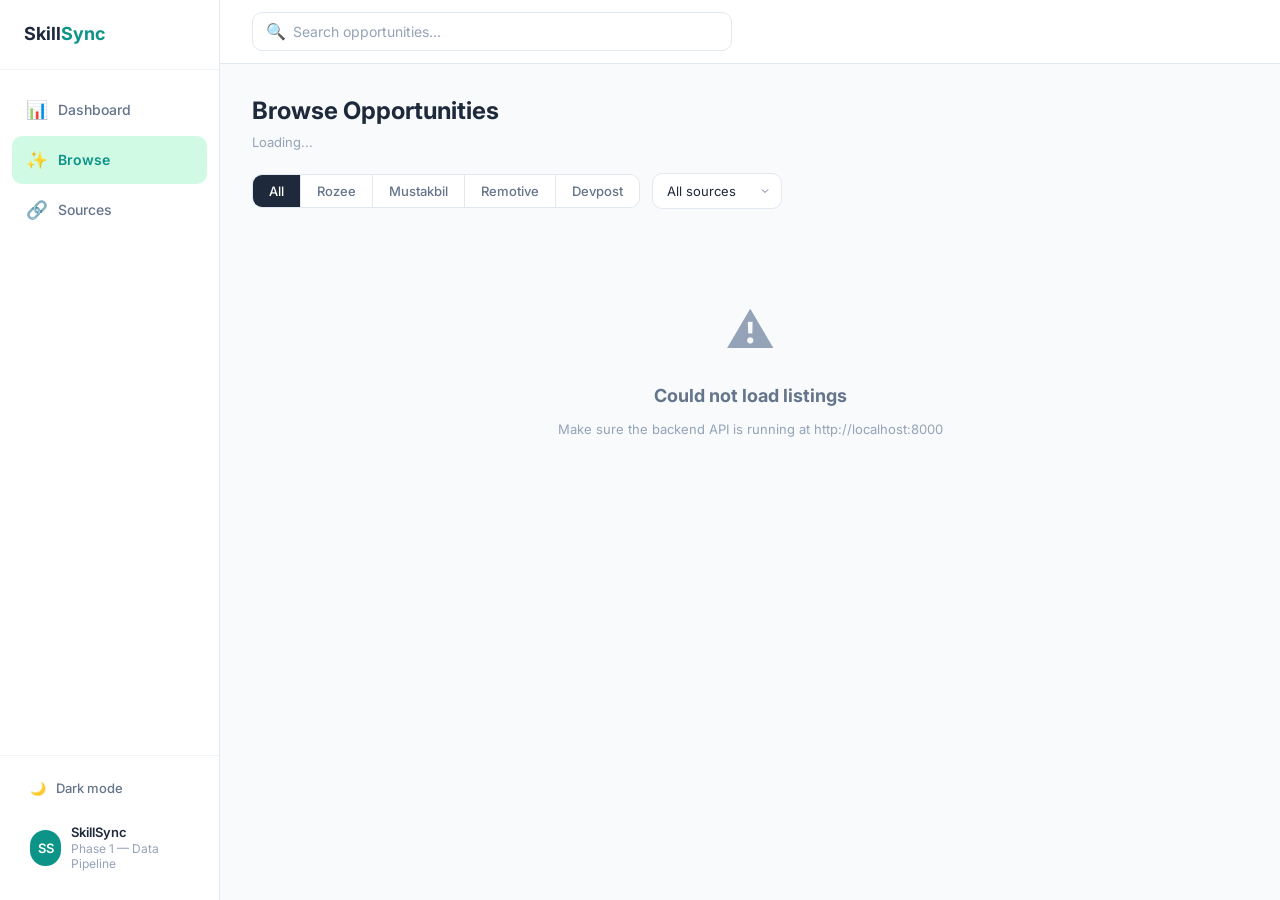
==== frontend/browse.html @ 79e4164a "Restructure project: api, frontend, scrapers, tests" ====
<!DOCTYPE html>
<html lang="en">
<head>
    <meta charset="UTF-8">
    <meta name="viewport" content="width=device-width, initial-scale=1.0">
    <meta name="description" content="SkillSync — Browse all internship and tech event listings with filters.">
    <title>SkillSync — Browse Listings</title>

    <!-- Google Fonts: Inter -->
    <link rel="preconnect" href="https://fonts.googleapis.com">
    <link href="https://fonts.googleapis.com/css2?family=Inter:wght@400;500;600;700&display=swap" rel="stylesheet">

    <!-- Styles -->
    <link rel="stylesheet" href="css/style.css">

    <!-- Theme -->
    <script src="js/theme.js"></script>
</head>
<body>
    <div class="app-layout">
        
        <!-- ═══════════ SIDEBAR ═══════════ -->
        <aside class="sidebar">
            <div class="sidebar-logo">
                Skill<span>Sync</span>
            </div>

            <nav class="sidebar-nav">
                <a href="index.html" class="nav-item">
                    <span class="nav-icon">📊</span>
                    Dashboard
                </a>
                <a href="browse.html" class="nav-item active">
                    <span class="nav-icon">✨</span>
                    Browse
                </a>
                <a href="sources.html" class="nav-item">
                    <span class="nav-icon">🔗</span>
                    Sources
                </a>
            </nav>

            <div class="sidebar-footer">
                <button class="sidebar-footer-item" id="theme-toggle">
                    🌙 <span>Dark mode</span>
                </button>

                <div class="sidebar-user">
                    <div class="user-avatar">SS</div>
                    <div class="user-info">
                        <div class="user-name">SkillSync</div>
                        <div class="user-email">Phase 1 — Data Pipeline</div>
                    </div>
                </div>
            </div>
        </aside>

        <!-- ═══════════ MAIN ═══════════ -->
        <div class="main-content">

            <!-- Header -->
            <header class="top-header">
                <div class="search-container">
                    <span class="search-icon">🔍</span>
                    <input type="text" class="search-input" id="browse-search" 
                           placeholder="Search opportunities...">
                </div>
            </header>

            <!-- Page Content -->
            <div class="page-content">
                
                <!-- Page Title -->
                <div class="page-title-bar">
                    <h1>Browse Opportunities</h1>
                    <p class="subtitle" id="browse-count">Loading...</p>
                </div>

                <!-- Filter Bar -->
                <div class="filter-bar">
                    <div class="filter-tab-group">
                        <button class="filter-tab active" data-filter="all">All</button>
                        <button class="filter-tab" data-filter="rozee">Rozee</button>
                        <button class="filter-tab" data-filter="mustakbil">Mustakbil</button>
                        <button class="filter-tab" data-filter="remotive">Remotive</button>
                        <button class="filter-tab" data-filter="devpost">Devpost</button>
                    </div>

                    <select class="filter-select" id="browse-source">
                        <option value="">All sources</option>
                    </select>
                </div>

                <!-- Listings Grid -->
                <div class="listings-grid" id="browse-listings">
                    <div class="loading-container">
                        <div class="spinner"></div>
                        <p>Loading listings...</p>
                    </div>
                </div>

                <!-- Pagination -->
                <div class="pagination" id="pagination"></div>

            </div>
        </div>
    </div>

    <!-- ═══════════ MODAL ═══════════ -->
    <div class="modal-overlay" id="modal-overlay">
        <div class="modal" id="modal-content"></div>
    </div>

    <!-- Scripts -->
    <script src="js/api.js"></script>
    <script src="js/dashboard.js"></script>
    <script src="js/browse.js"></script>
</body>
</html>
---- frontend/css/style.css ----
/*
 * SkillSync — Complete Design System & Styles
 * Matches the Figma prototype: teal/green theme, sidebar layout, card grid
 *
 * Structure:
 * 1. CSS Variables (colors, spacing, fonts)
 * 2. Reset & Base
 * 3. Layout (sidebar + main)
 * 4. Header & Search
 * 5. Sidebar Navigation
 * 6. Stats Cards
 * 7. Listing Cards
 * 8. Tags / Pills
 * 9. Modal
 * 10. Browse Page Filters
 * 11. Sources Page
 * 12. Pagination
 * 13. Dark Mode
 * 14. Responsive
 * 15. Animations
 */

/* ============================================
   1. CSS VARIABLES
   ============================================ */
:root {
  /* Brand Colors */
  --primary: #0D9488;
  --primary-light: #14B8A6;
  --primary-dark: #0F766E;
  --accent: #10B981;
  --accent-light: #D1FAE5;

  /* Neutral Colors */
  --bg-page: #F8FAFB;
  --bg-card: #FFFFFF;
  --bg-sidebar: #FFFFFF;
  --bg-header: #FFFFFF;
  --bg-hover: #F1F5F9;
  --bg-input: #FFFFFF;
  --bg-modal-overlay: rgba(0, 0, 0, 0.4);

  /* Text Colors */
  --text-primary: #1E293B;
  --text-secondary: #64748B;
  --text-muted: #94A3B8;
  --text-inverse: #FFFFFF;

  /* Border Colors */
  --border: #E2E8F0;
  --border-light: #F1F5F9;

  /* Tag Colors */
  --tag-teal-bg: #E0F7F5;
  --tag-teal-text: #0D9488;
  --tag-orange-bg: #FFF3E0;
  --tag-orange-text: #E65100;
  --tag-red-bg: #FEE2E2;
  --tag-red-text: #DC2626;
  --tag-blue-bg: #DBEAFE;
  --tag-blue-text: #2563EB;
  --tag-gray-bg: #F1F5F9;
  --tag-gray-text: #64748B;
  --tag-green-bg: #D1FAE5;
  --tag-green-text: #059669;
  --tag-purple-bg: #EDE9FE;
  --tag-purple-text: #7C3AED;

  /* Shadows */
  --shadow-sm: 0 1px 2px rgba(0, 0, 0, 0.05);
  --shadow-md: 0 4px 6px -1px rgba(0, 0, 0, 0.07), 0 2px 4px -2px rgba(0, 0, 0, 0.05);
  --shadow-lg: 0 10px 25px -3px rgba(0, 0, 0, 0.1), 0 4px 6px -4px rgba(0, 0, 0, 0.05);

  /* Spacing */
  --sidebar-width: 220px;
  --header-height: 64px;
  --radius-sm: 6px;
  --radius-md: 10px;
  --radius-lg: 14px;
  --radius-full: 9999px;

  /* Typography */
  --font-family: 'Inter', -apple-system, BlinkMacSystemFont, 'Segoe UI', sans-serif;
  --font-xs: 0.75rem;
  --font-sm: 0.8125rem;
  --font-base: 0.875rem;
  --font-md: 1rem;
  --font-lg: 1.125rem;
  --font-xl: 1.5rem;
  --font-2xl: 2rem;

  /* Transitions */
  --transition: 0.2s ease;
}

/* ============================================
   2. RESET & BASE
   ============================================ */
*, *::before, *::after {
  margin: 0;
  padding: 0;
  box-sizing: border-box;
}

html {
  font-size: 16px;
  scroll-behavior: smooth;
}

body {
  font-family: var(--font-family);
  font-size: var(--font-base);
  color: var(--text-primary);
  background: var(--bg-page);
  line-height: 1.6;
  min-height: 100vh;
  -webkit-font-smoothing: antialiased;
}

a {
  color: var(--primary);
  text-decoration: none;
  transition: color var(--transition);
}

a:hover {
  color: var(--primary-dark);
}

button {
  cursor: pointer;
  border: none;
  font-family: inherit;
  font-size: inherit;
  transition: all var(--transition);
}

input, select {
  font-family: inherit;
  font-size: inherit;
}

img {
  max-width: 100%;
}

/* ============================================
   3. LAYOUT (Sidebar + Main)
   ============================================ */
.app-layout {
  display: flex;
  min-height: 100vh;
}

.main-content {
  flex: 1;
  margin-left: var(--sidebar-width);
  display: flex;
  flex-direction: column;
  min-height: 100vh;
}

.page-content {
  flex: 1;
  padding: 28px 32px;
  max-width: 1200px;
  width: 100%;
}

/* ============================================
   4. HEADER & SEARCH
   ============================================ */
.top-header {
  height: var(--header-height);
  background: var(--bg-header);
  border-bottom: 1px solid var(--border);
  display: flex;
  align-items: center;
  padding: 0 32px;
  gap: 16px;
  position: sticky;
  top: 0;
  z-index: 90;
}

.search-container {
  flex: 1;
  max-width: 480px;
  position: relative;
}

.search-container .search-icon {
  position: absolute;
  left: 14px;
  top: 50%;
  transform: translateY(-50%);
  color: var(--text-muted);
  font-size: var(--font-md);
}

.search-input {
  width: 100%;
  padding: 10px 14px 10px 40px;
  border: 1px solid var(--border);
  border-radius: var(--radius-md);
  background: var(--bg-input);
  color: var(--text-primary);
  font-size: var(--font-base);
  transition: border-color var(--transition), box-shadow var(--transition);
}

.search-input::placeholder {
  color: var(--text-muted);
}

.search-input:focus {
  outline: none;
  border-color: var(--primary);
  box-shadow: 0 0 0 3px rgba(13, 148, 136, 0.1);
}

.header-domain-filter {
  padding: 10px 32px 10px 14px;
  border: 1px solid var(--border);
  border-radius: var(--radius-md);
  background: var(--bg-input);
  color: var(--text-primary);
  font-size: var(--font-base);
  appearance: none;
  background-image: url("data:image/svg+xml,%3Csvg xmlns='http://www.w3.org/2000/svg' width='12' height='12' viewBox='0 0 24 24' fill='none' stroke='%2364748B' stroke-width='2'%3E%3Cpath d='M6 9l6 6 6-6'/%3E%3C/svg%3E");
  background-repeat: no-repeat;
  background-position: right 12px center;
  cursor: pointer;
  min-width: 140px;
}

.header-domain-filter:focus {
  outline: none;
  border-color: var(--primary);
}

.header-notification {
  width: 40px;
  height: 40px;
  border-radius: var(--radius-full);
  background: var(--bg-hover);
  display: flex;
  align-items: center;
  justify-content: center;
  color: var(--text-secondary);
  position: relative;
  border: none;
  font-size: 1.1rem;
}

.header-notification .badge {
  position: absolute;
  top: 4px;
  right: 4px;
  width: 18px;
  height: 18px;
  border-radius: var(--radius-full);
  background: var(--primary);
  color: white;
  font-size: 0.65rem;
  display: flex;
  align-items: center;
  justify-content: center;
  font-weight: 600;
}

/* ============================================
   5. SIDEBAR NAVIGATION
   ============================================ */
.sidebar {
  width: var(--sidebar-width);
  background: var(--bg-sidebar);
  border-right: 1px solid var(--border);
  position: fixed;
  top: 0;
  left: 0;
  bottom: 0;
  display: flex;
  flex-direction: column;
  z-index: 100;
  overflow-y: auto;
}

.sidebar-logo {
  padding: 20px 24px;
  font-size: var(--font-lg);
  font-weight: 700;
  color: var(--text-primary);
  border-bottom: 1px solid var(--border-light);
}

.sidebar-logo span {
  color: var(--primary);
}

.sidebar-nav {
  padding: 16px 12px;
  flex: 1;
}

.nav-item {
  display: flex;
  align-items: center;
  gap: 12px;
  padding: 10px 14px;
  border-radius: var(--radius-md);
  color: var(--text-secondary);
  font-size: var(--font-base);
  font-weight: 500;
  transition: all var(--transition);
  margin-bottom: 2px;
}

.nav-item:hover {
  background: var(--bg-hover);
  color: var(--text-primary);
}

.nav-item.active {
  background: var(--accent-light);
  color: var(--primary);
  font-weight: 600;
}

.nav-item .nav-icon {
  font-size: 1.1rem;
  width: 20px;
  text-align: center;
}

.nav-item .nav-badge {
  margin-left: auto;
  width: 22px;
  height: 22px;
  border-radius: var(--radius-full);
  background: var(--primary);
  color: white;
  font-size: 0.7rem;
  display: flex;
  align-items: center;
  justify-content: center;
  font-weight: 600;
}

.sidebar-footer {
  padding: 16px;
  border-top: 1px solid var(--border-light);
}

.sidebar-footer-item {
  display: flex;
  align-items: center;
  gap: 10px;
  padding: 8px 14px;
  border-radius: var(--radius-md);
  color: var(--text-secondary);
  font-size: var(--font-sm);
  font-weight: 500;
  cursor: pointer;
  transition: all var(--transition);
  background: none;
  border: none;
  width: 100%;
  text-align: left;
}

.sidebar-footer-item:hover {
  background: var(--bg-hover);
  color: var(--text-primary);
}

.sidebar-user {
  display: flex;
  align-items: center;
  gap: 10px;
  padding: 12px 14px;
  margin-top: 8px;
}

.sidebar-user .user-avatar {
  width: 36px;
  height: 36px;
  border-radius: var(--radius-full);
  background: var(--primary);
  color: white;
  display: flex;
  align-items: center;
  justify-content: center;
  font-size: var(--font-sm);
  font-weight: 600;
}

.sidebar-user .user-info {
  line-height: 1.3;
}

.sidebar-user .user-name {
  font-size: var(--font-sm);
  font-weight: 600;
  color: var(--text-primary);
}

.sidebar-user .user-email {
  font-size: var(--font-xs);
  color: var(--text-muted);
}

/* ============================================
   6. STATS CARDS
   ============================================ */
.page-greeting {
  margin-bottom: 24px;
}

.page-greeting h1 {
  font-size: var(--font-xl);
  font-weight: 700;
  color: var(--text-primary);
  margin-bottom: 4px;
}

.page-greeting p {
  color: var(--text-secondary);
  font-size: var(--font-base);
}

.stats-grid {
  display: grid;
  grid-template-columns: repeat(4, 1fr);
  gap: 16px;
  margin-bottom: 32px;
}

.stat-card {
  background: var(--bg-card);
  border: 1px solid var(--border);
  border-radius: var(--radius-md);
  padding: 20px;
  border-left: 3px solid var(--primary);
  transition: box-shadow var(--transition);
}

.stat-card:hover {
  box-shadow: var(--shadow-md);
}

.stat-card .stat-value {
  font-size: var(--font-2xl);
  font-weight: 700;
  color: var(--text-primary);
  line-height: 1.2;
}

.stat-card .stat-label {
  font-size: var(--font-base);
  font-weight: 600;
  color: var(--text-primary);
  margin-top: 2px;
}

.stat-card .stat-desc {
  font-size: var(--font-xs);
  color: var(--text-muted);
  margin-top: 2px;
}

/* ============================================
   7. LISTING CARDS
   ============================================ */
.section-header {
  display: flex;
  justify-content: space-between;
  align-items: center;
  margin-bottom: 16px;
}

.section-header h2 {
  font-size: var(--font-lg);
  font-weight: 700;
  color: var(--text-primary);
}

.section-header .section-subtitle {
  font-size: var(--font-sm);
  color: var(--text-muted);
  font-weight: 400;
}

.section-header .see-all {
  font-size: var(--font-sm);
  color: var(--primary);
  font-weight: 600;
}

.section-header .see-all:hover {
  color: var(--primary-dark);
}

.listings-grid {
  display: grid;
  grid-template-columns: repeat(3, 1fr);
  gap: 16px;
  margin-bottom: 32px;
}

.listing-card {
  background: var(--bg-card);
  border: 1px solid var(--border);
  border-radius: var(--radius-md);
  padding: 20px;
  transition: box-shadow var(--transition), transform var(--transition);
  cursor: pointer;
  display: flex;
  flex-direction: column;
}

.listing-card:hover {
  box-shadow: var(--shadow-md);
  transform: translateY(-2px);
}

.listing-card-header {
  display: flex;
  justify-content: space-between;
  align-items: flex-start;
  gap: 10px;
  margin-bottom: 8px;
}

.listing-card-header .listing-title {
  font-size: var(--font-base);
  font-weight: 700;
  color: var(--text-primary);
  line-height: 1.4;
  flex: 1;
}

.listing-card-header .match-badge {
  padding: 3px 8px;
  border-radius: var(--radius-sm);
  font-size: var(--font-xs);
  font-weight: 700;
  white-space: nowrap;
  background: var(--tag-green-bg);
  color: var(--tag-green-text);
}

.listing-card .listing-source {
  font-size: var(--font-sm);
  color: var(--text-muted);
  margin-bottom: 12px;
}

.listing-card .listing-tags {
  display: flex;
  flex-wrap: wrap;
  gap: 6px;
  margin-bottom: 10px;
}

.listing-card .listing-location {
  font-size: var(--font-xs);
  color: var(--text-secondary);
  margin-bottom: 12px;
  display: flex;
  align-items: center;
  gap: 4px;
}

.listing-card .listing-footer {
  display: flex;
  justify-content: space-between;
  align-items: center;
  margin-top: auto;
  padding-top: 12px;
  border-top: 1px solid var(--border-light);
}

.listing-card .listing-date {
  font-size: var(--font-xs);
  color: var(--text-muted);
  display: flex;
  align-items: center;
  gap: 4px;
}

.listing-card .view-details-btn {
  font-size: var(--font-xs);
  color: var(--primary);
  font-weight: 600;
  background: none;
  padding: 4px 0;
  display: flex;
  align-items: center;
  gap: 4px;
}

.listing-card .view-details-btn:hover {
  color: var(--primary-dark);
}

/* Empty state */
.empty-state {
  grid-column: 1 / -1;
  text-align: center;
  padding: 60px 20px;
  color: var(--text-muted);
}

.empty-state .empty-icon {
  font-size: 3rem;
  margin-bottom: 12px;
}

.empty-state h3 {
  font-size: var(--font-lg);
  color: var(--text-secondary);
  margin-bottom: 8px;
}

.empty-state p {
  font-size: var(--font-sm);
}

/* Loading spinner */
.loading-container {
  grid-column: 1 / -1;
  display: flex;
  flex-direction: column;
  align-items: center;
  justify-content: center;
  padding: 60px 20px;
  gap: 16px;
}

.spinner {
  width: 36px;
  height: 36px;
  border: 3px solid var(--border);
  border-top-color: var(--primary);
  border-radius: 50%;
  animation: spin 0.8s linear infinite;
}

@keyframes spin {
  to { transform: rotate(360deg); }
}

.loading-container p {
  color: var(--text-muted);
  font-size: var(--font-sm);
}

/* ============================================
   8. TAGS / PILLS
   ============================================ */
.tag {
  display: inline-flex;
  align-items: center;
  padding: 3px 10px;
  border-radius: var(--radius-full);
  font-size: var(--font-xs);
  font-weight: 500;
  line-height: 1.5;
}

.tag-teal {
  background: var(--tag-teal-bg);
  color: var(--tag-teal-text);
}

.tag-orange {
  background: var(--tag-orange-bg);
  color: var(--tag-orange-text);
}

.tag-red {
  background: var(--tag-red-bg);
  color: var(--tag-red-text);
}

.tag-blue {
  background: var(--tag-blue-bg);
  color: var(--tag-blue-text);
}

.tag-gray {
  background: var(--tag-gray-bg);
  color: var(--tag-gray-text);
}

.tag-green {
  background: var(--tag-green-bg);
  color: var(--tag-green-text);
}

.tag-purple {
  background: var(--tag-purple-bg);
  color: var(--tag-purple-text);
}

/* Source-specific tags */
.tag-source {
  background: var(--tag-teal-bg);
  color: var(--tag-teal-text);
  font-weight: 600;
  text-transform: capitalize;
}

/* ============================================
   9. MODAL
   ============================================ */
.modal-overlay {
  position: fixed;
  top: 0;
  left: 0;
  right: 0;
  bottom: 0;
  background: var(--bg-modal-overlay);
  display: flex;
  align-items: center;
  justify-content: center;
  z-index: 1000;
  opacity: 0;
  visibility: hidden;
  transition: opacity 0.25s ease, visibility 0.25s ease;
}

.modal-overlay.open {
  opacity: 1;
  visibility: visible;
}

.modal {
  background: var(--bg-card);
  border-radius: var(--radius-lg);
  width: 90%;
  max-width: 560px;
  max-height: 85vh;
  overflow-y: auto;
  box-shadow: var(--shadow-lg);
  transform: translateY(20px) scale(0.97);
  transition: transform 0.25s ease;
}

.modal-overlay.open .modal {
  transform: translateY(0) scale(1);
}

.modal-header {
  display: flex;
  justify-content: space-between;
  align-items: flex-start;
  padding: 24px 24px 0;
}

.modal-header h2 {
  font-size: var(--font-lg);
  font-weight: 700;
  color: var(--text-primary);
  line-height: 1.4;
  flex: 1;
  padding-right: 16px;
}

.modal-header .modal-source {
  font-size: var(--font-sm);
  color: var(--text-muted);
  font-weight: 400;
  display: block;
  margin-top: 2px;
  text-transform: capitalize;
}

.modal-close {
  width: 32px;
  height: 32px;
  border-radius: var(--radius-sm);
  background: var(--bg-hover);
  color: var(--text-secondary);
  display: flex;
  align-items: center;
  justify-content: center;
  font-size: 1.2rem;
  flex-shrink: 0;
}

.modal-close:hover {
  background: var(--border);
  color: var(--text-primary);
}

.modal-tags {
  display: flex;
  flex-wrap: wrap;
  gap: 8px;
  padding: 16px 24px;
}

.modal-body {
  padding: 0 24px;
}

.modal-body h3 {
  font-size: var(--font-base);
  font-weight: 700;
  color: var(--text-primary);
  margin-bottom: 8px;
  margin-top: 16px;
}

.modal-body h3:first-child {
  margin-top: 0;
}

.modal-body p {
  font-size: var(--font-sm);
  color: var(--text-secondary);
  line-height: 1.7;
}

.modal-body .description-text {
  white-space: pre-wrap;
  word-break: break-word;
}

.modal-footer {
  display: flex;
  gap: 12px;
  padding: 20px 24px;
  margin-top: 8px;
}

.btn-apply {
  flex: 1;
  padding: 12px 24px;
  background: var(--primary);
  color: white;
  border-radius: var(--radius-md);
  font-weight: 600;
  font-size: var(--font-base);
  display: flex;
  align-items: center;
  justify-content: center;
  gap: 8px;
}

.btn-apply:hover {
  background: var(--primary-dark);
}

.btn-save {
  padding: 12px 20px;
  background: var(--bg-card);
  color: var(--text-secondary);
  border: 1px solid var(--border);
  border-radius: var(--radius-md);
  font-weight: 600;
  font-size: var(--font-base);
  display: flex;
  align-items: center;
  gap: 6px;
}

.btn-save:hover {
  background: var(--bg-hover);
  color: var(--text-primary);
}

/* ============================================
   10. BROWSE PAGE FILTERS
   ============================================ */
.page-title-bar {
  margin-bottom: 20px;
}

.page-title-bar h1 {
  font-size: var(--font-xl);
  font-weight: 700;
  color: var(--text-primary);
}

.page-title-bar .subtitle {
  font-size: var(--font-sm);
  color: var(--text-muted);
  margin-top: 2px;
}

.filter-bar {
  display: flex;
  align-items: center;
  gap: 12px;
  margin-bottom: 24px;
  flex-wrap: wrap;
}

.filter-bar .filter-search {
  flex: 1;
  min-width: 200px;
  position: relative;
}

.filter-bar .filter-search .search-icon {
  position: absolute;
  left: 12px;
  top: 50%;
  transform: translateY(-50%);
  color: var(--text-muted);
}

.filter-bar .filter-search input {
  width: 100%;
  padding: 9px 14px 9px 36px;
  border: 1px solid var(--border);
  border-radius: var(--radius-md);
  background: var(--bg-input);
  color: var(--text-primary);
  font-size: var(--font-sm);
}

.filter-bar .filter-search input:focus {
  outline: none;
  border-color: var(--primary);
  box-shadow: 0 0 0 3px rgba(13, 148, 136, 0.1);
}

.filter-tab-group {
  display: flex;
  border: 1px solid var(--border);
  border-radius: var(--radius-md);
  overflow: hidden;
}

.filter-tab {
  padding: 8px 16px;
  font-size: var(--font-sm);
  font-weight: 500;
  background: var(--bg-card);
  color: var(--text-secondary);
  border: none;
  border-right: 1px solid var(--border);
}

.filter-tab:last-child {
  border-right: none;
}

.filter-tab:hover {
  background: var(--bg-hover);
}

.filter-tab.active {
  background: var(--text-primary);
  color: var(--text-inverse);
}

.filter-select {
  padding: 9px 32px 9px 14px;
  border: 1px solid var(--border);
  border-radius: var(--radius-md);
  background: var(--bg-input);
  color: var(--text-primary);
  font-size: var(--font-sm);
  appearance: none;
  background-image: url("data:image/svg+xml,%3Csvg xmlns='http://www.w3.org/2000/svg' width='12' height='12' viewBox='0 0 24 24' fill='none' stroke='%2364748B' stroke-width='2'%3E%3Cpath d='M6 9l6 6 6-6'/%3E%3C/svg%3E");
  background-repeat: no-repeat;
  background-position: right 10px center;
  cursor: pointer;
  min-width: 130px;
}

.filter-select:focus {
  outline: none;
  border-color: var(--primary);
}

/* ============================================
   11. SOURCES PAGE
   ============================================ */
.sources-grid {
  display: grid;
  grid-template-columns: repeat(3, 1fr);
  gap: 16px;
  margin-bottom: 32px;
}

.source-card {
  background: var(--bg-card);
  border: 1px solid var(--border);
  border-radius: var(--radius-md);
  padding: 20px;
  transition: box-shadow var(--transition);
}

.source-card:hover {
  box-shadow: var(--shadow-md);
}

.source-card .source-name {
  font-size: var(--font-md);
  font-weight: 700;
  color: var(--text-primary);
  text-transform: capitalize;
  margin-bottom: 4px;
}

.source-card .source-count {
  font-size: var(--font-2xl);
  font-weight: 700;
  color: var(--primary);
  margin: 8px 0;
}

.source-card .source-count span {
  font-size: var(--font-sm);
  color: var(--text-muted);
  font-weight: 400;
}

.source-card .source-time {
  font-size: var(--font-xs);
  color: var(--text-muted);
  display: flex;
  align-items: center;
  gap: 4px;
}

.status-badge {
  display: inline-flex;
  align-items: center;
  gap: 5px;
  padding: 3px 10px;
  border-radius: var(--radius-full);
  font-size: var(--font-xs);
  font-weight: 600;
}

.status-badge.success {
  background: var(--tag-green-bg);
  color: var(--tag-green-text);
}

.status-badge.failed {
  background: var(--tag-red-bg);
  color: var(--tag-red-text);
}

.status-badge.partial {
  background: var(--tag-orange-bg);
  color: var(--tag-orange-text);
}

.status-badge .dot {
  width: 6px;
  height: 6px;
  border-radius: 50%;
  background: currentColor;
}

/* Scrape status table */
.status-table-container {
  background: var(--bg-card);
  border: 1px solid var(--border);
  border-radius: var(--radius-md);
  overflow: hidden;
}

.status-table {
  width: 100%;
  border-collapse: collapse;
}

.status-table th {
  text-align: left;
  padding: 12px 16px;
  font-size: var(--font-xs);
  font-weight: 600;
  color: var(--text-muted);
  text-transform: uppercase;
  letter-spacing: 0.05em;
  background: var(--bg-hover);
  border-bottom: 1px solid var(--border);
}

.status-table td {
  padding: 14px 16px;
  font-size: var(--font-sm);
  color: var(--text-primary);
  border-bottom: 1px solid var(--border-light);
}

.status-table tr:last-child td {
  border-bottom: none;
}

.status-table tr:hover td {
  background: var(--bg-hover);
}

/* ============================================
   12. PAGINATION
   ============================================ */
.pagination {
  display: flex;
  align-items: center;
  justify-content: center;
  gap: 8px;
  margin-top: 24px;
  padding: 16px 0;
}

.pagination button {
  padding: 8px 14px;
  border: 1px solid var(--border);
  border-radius: var(--radius-sm);
  background: var(--bg-card);
  color: var(--text-secondary);
  font-size: var(--font-sm);
  font-weight: 500;
}

.pagination button:hover:not(:disabled) {
  background: var(--bg-hover);
  color: var(--text-primary);
  border-color: var(--primary);
}

.pagination button:disabled {
  opacity: 0.4;
  cursor: not-allowed;
}

.pagination .page-info {
  font-size: var(--font-sm);
  color: var(--text-muted);
  padding: 0 8px;
}

/* ============================================
   13. DARK MODE
   ============================================ */
[data-theme="dark"] {
  --bg-page: #111827;
  --bg-card: #1F2937;
  --bg-sidebar: #1a1f2e;
  --bg-header: #1a1f2e;
  --bg-hover: #374151;
  --bg-input: #1F2937;

  --text-primary: #F1F5F9;
  --text-secondary: #94A3B8;
  --text-muted: #64748B;

  --border: #374151;
  --border-light: #2a3241;

  --shadow-sm: 0 1px 2px rgba(0, 0, 0, 0.2);
  --shadow-md: 0 4px 6px rgba(0, 0, 0, 0.3);
  --shadow-lg: 0 10px 25px rgba(0, 0, 0, 0.4);

  --tag-teal-bg: rgba(13, 148, 136, 0.15);
  --tag-orange-bg: rgba(234, 88, 12, 0.15);
  --tag-red-bg: rgba(220, 38, 38, 0.15);
  --tag-blue-bg: rgba(37, 99, 235, 0.15);
  --tag-gray-bg: rgba(100, 116, 139, 0.2);
  --tag-green-bg: rgba(5, 150, 105, 0.15);
  --tag-purple-bg: rgba(124, 58, 237, 0.15);
}

/* ============================================
   14. RESPONSIVE
   ============================================ */
@media (max-width: 1024px) {
  .listings-grid,
  .sources-grid {
    grid-template-columns: repeat(2, 1fr);
  }

  .stats-grid {
    grid-template-columns: repeat(2, 1fr);
  }
}

@media (max-width: 768px) {
  .sidebar {
    display: none;
  }

  .main-content {
    margin-left: 0;
  }

  .listings-grid,
  .sources-grid {
    grid-template-columns: 1fr;
  }

  .stats-grid {
    grid-template-columns: repeat(2, 1fr);
  }

  .page-content {
    padding: 20px 16px;
  }

  .filter-bar {
    flex-direction: column;
    align-items: stretch;
  }
}

/* ============================================
   15. ANIMATIONS
   ============================================ */
@keyframes fadeIn {
  from { opacity: 0; transform: translateY(10px); }
  to { opacity: 1; transform: translateY(0); }
}

.fade-in {
  animation: fadeIn 0.3s ease forwards;
}

.listing-card {
  animation: fadeIn 0.3s ease forwards;
}

.listing-card:nth-child(2) { animation-delay: 0.05s; }
.listing-card:nth-child(3) { animation-delay: 0.1s; }
.listing-card:nth-child(4) { animation-delay: 0.15s; }
.listing-card:nth-child(5) { animation-delay: 0.2s; }
.listing-card:nth-child(6) { animation-delay: 0.25s; }
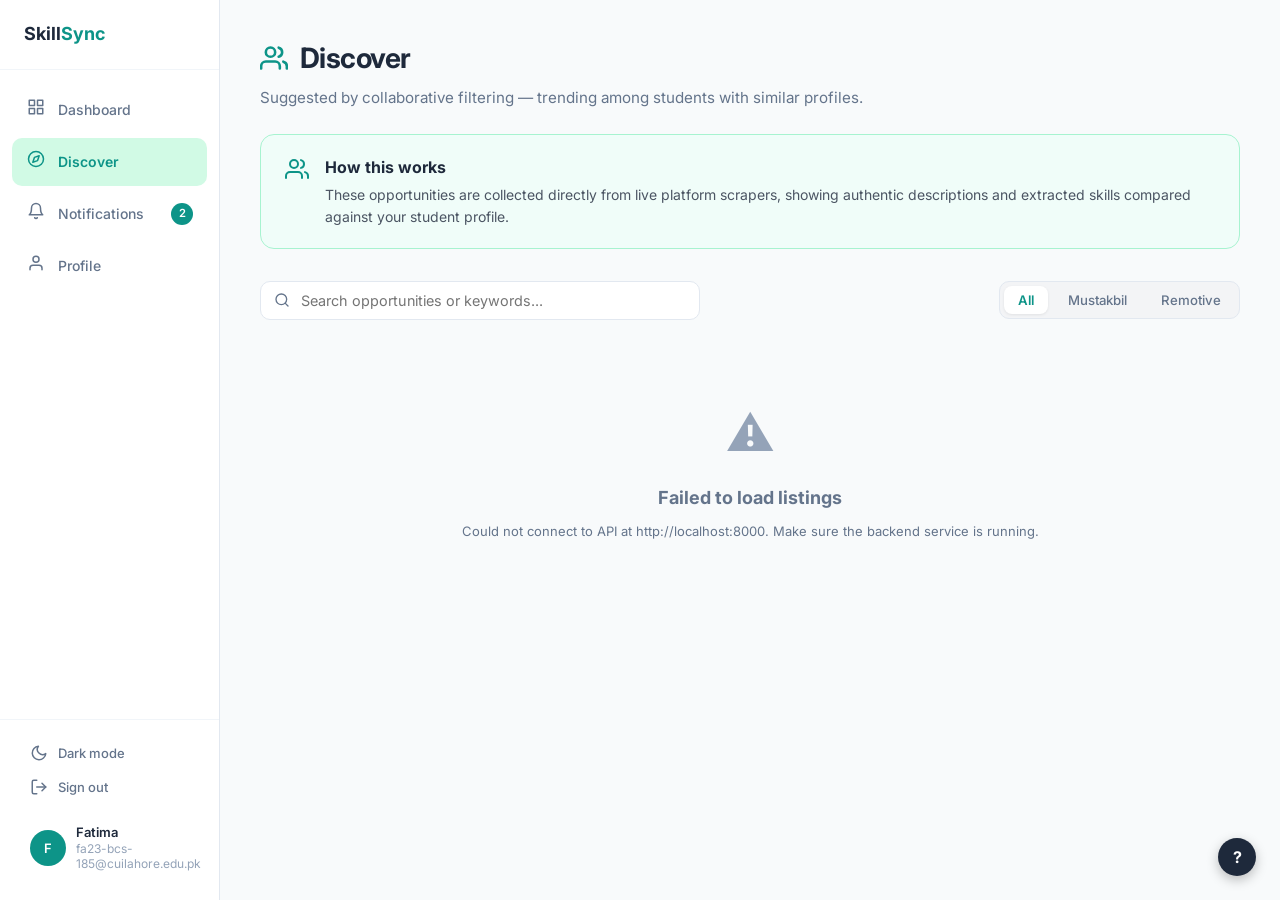
==== commit b88b679d: "feat: complete dashboard redesign, authentic scraper notifications, profile recommendation engine, a" ====
--- a/frontend/browse.html
+++ b/frontend/browse.html
@@ -3,8 +3,8 @@
 <head>
     <meta charset="UTF-8">
     <meta name="viewport" content="width=device-width, initial-scale=1.0">
-    <meta name="description" content="SkillSync — Browse all internship and tech event listings with filters.">
-    <title>SkillSync — Browse Listings</title>
+    <meta name="description" content="SkillSync — Discover peer-recommended opportunities suggested by collaborative filtering.">
+    <title>SkillSync — Discover</title>
 
     <!-- Google Fonts: Inter -->
     <link rel="preconnect" href="https://fonts.googleapis.com">
@@ -12,6 +12,7 @@
 
     <!-- Styles -->
     <link rel="stylesheet" href="css/style.css">
+    <link rel="stylesheet" href="css/discover.css">
 
     <!-- Theme -->
     <script src="js/theme.js"></script>
@@ -26,30 +27,51 @@
             </div>
 
             <nav class="sidebar-nav">
-                <a href="index.html" class="nav-item">
-                    <span class="nav-icon">📊</span>
-                    Dashboard
-                </a>
-                <a href="browse.html" class="nav-item active">
-                    <span class="nav-icon">✨</span>
-                    Browse
-                </a>
-                <a href="sources.html" class="nav-item">
-                    <span class="nav-icon">🔗</span>
-                    Sources
-                </a>
+                <div class="sidebar-nav-top">
+                    <a href="index.html" class="nav-item">
+                        <span class="nav-icon">
+                            <svg width="18" height="18" viewBox="0 0 24 24" fill="none" stroke="currentColor" stroke-width="2" stroke-linecap="round" stroke-linejoin="round"><rect x="3" y="3" width="7" height="7"/><rect x="14" y="3" width="7" height="7"/><rect x="14" y="14" width="7" height="7"/><rect x="3" y="14" width="7" height="7"/></svg>
+                        </span>
+                        Dashboard
+                    </a>
+                    <a href="browse.html" class="nav-item active">
+                        <span class="nav-icon">
+                            <svg width="18" height="18" viewBox="0 0 24 24" fill="none" stroke="currentColor" stroke-width="2" stroke-linecap="round" stroke-linejoin="round"><circle cx="12" cy="12" r="10"/><polygon points="16.24 7.76 14.12 14.12 7.76 16.24 9.88 9.88 16.24 7.76"/></svg>
+                        </span>
+                        Discover
+                    </a>
+                    <a href="notifications.html" class="nav-item">
+                        <span class="nav-icon">
+                            <svg width="18" height="18" viewBox="0 0 24 24" fill="none" stroke="currentColor" stroke-width="2" stroke-linecap="round" stroke-linejoin="round"><path d="M18 8A6 6 0 0 0 6 8c0 7-3 9-3 9h18s-3-2-3-9"/><path d="M13.73 21a2 2 0 0 1-3.46 0"/></svg>
+                        </span>
+                        Notifications
+                        <span class="nav-badge">2</span>
+                    </a>
+                    <a href="profile.html" class="nav-item">
+                        <span class="nav-icon">
+                            <svg width="18" height="18" viewBox="0 0 24 24" fill="none" stroke="currentColor" stroke-width="2" stroke-linecap="round" stroke-linejoin="round"><path d="M20 21v-2a4 4 0 0 0-4-4H8a4 4 0 0 0-4 4v2"/><circle cx="12" cy="7" r="4"/></svg>
+                        </span>
+                        Profile
+                    </a>
+                </div>
             </nav>
 
             <div class="sidebar-footer">
                 <button class="sidebar-footer-item" id="theme-toggle">
-                    🌙 <span>Dark mode</span>
+                    <svg class="theme-icon" width="18" height="18" viewBox="0 0 24 24" fill="none" stroke="currentColor" stroke-width="2" stroke-linecap="round" stroke-linejoin="round"><path d="M21 12.79A9 9 0 1 1 11.21 3 7 7 0 0 0 21 12.79z"/></svg>
+                    <span>Dark mode</span>
                 </button>
 
-                <div class="sidebar-user">
-                    <div class="user-avatar">SS</div>
+                <button class="sidebar-footer-item" id="sidebar-logout-btn" style="color:var(--text-secondary);">
+                    <svg width="18" height="18" viewBox="0 0 24 24" fill="none" stroke="currentColor" stroke-width="2" stroke-linecap="round" stroke-linejoin="round"><path d="M9 21H5a2 2 0 0 1-2-2V5a2 2 0 0 1 2-2h4"/><polyline points="16 17 21 12 16 7"/><line x1="21" y1="12" x2="9" y2="12"/></svg>
+                    <span>Sign out</span>
+                </button>
+
+                <div class="sidebar-user" id="sidebar-user-badge">
+                    <div class="user-avatar" id="sidebar-user-avatar">F</div>
                     <div class="user-info">
-                        <div class="user-name">SkillSync</div>
-                        <div class="user-email">Phase 1 — Data Pipeline</div>
+                        <div class="user-name" id="sidebar-user-name">Fatima</div>
+                        <div class="user-email" id="sidebar-user-email">fa23-bcs-185@cuilahore.edu.pk</div>
                     </div>
                 </div>
             </div>
@@ -57,63 +79,85 @@
 
         <!-- ═══════════ MAIN ═══════════ -->
         <div class="main-content">
-
-            <!-- Header -->
-            <header class="top-header">
-                <div class="search-container">
-                    <span class="search-icon">🔍</span>
-                    <input type="text" class="search-input" id="browse-search" 
-                           placeholder="Search opportunities...">
-                </div>
-            </header>
-
-            <!-- Page Content -->
-            <div class="page-content">
+            <div class="discover-page-content">
                 
-                <!-- Page Title -->
-                <div class="page-title-bar">
-                    <h1>Browse Opportunities</h1>
-                    <p class="subtitle" id="browse-count">Loading...</p>
+                <!-- Page Title Area -->
+                <div class="discover-header">
+                    <div class="discover-title-row">
+                        <span class="discover-header-icon">
+                            <svg width="28" height="28" viewBox="0 0 24 24" fill="none" stroke="currentColor" stroke-width="2.2" stroke-linecap="round" stroke-linejoin="round">
+                                <path d="M17 21v-2a4 4 0 0 0-4-4H5a4 4 0 0 0-4 4v2"></path>
+                                <circle cx="9" cy="7" r="4"></circle>
+                                <path d="M23 21v-2a4 4 0 0 0-3-3.87"></path>
+                                <path d="M16 3.13a4 4 0 0 1 0 7.75"></path>
+                            </svg>
+                        </span>
+                        <h1 class="discover-title">Discover</h1>
+                    </div>
+                    <p class="discover-subtitle">Suggested by collaborative filtering — trending among students with similar profiles.</p>
                 </div>
 
-                <!-- Filter Bar -->
-                <div class="filter-bar">
-                    <div class="filter-tab-group">
-                        <button class="filter-tab active" data-filter="all">All</button>
-                        <button class="filter-tab" data-filter="rozee">Rozee</button>
-                        <button class="filter-tab" data-filter="mustakbil">Mustakbil</button>
-                        <button class="filter-tab" data-filter="remotive">Remotive</button>
-                        <button class="filter-tab" data-filter="devpost">Devpost</button>
+                <!-- Callout Banner -->
+                <div class="how-it-works-banner">
+                    <div class="how-it-works-icon">
+                        <svg width="24" height="24" viewBox="0 0 24 24" fill="none" stroke="currentColor" stroke-width="2" stroke-linecap="round" stroke-linejoin="round">
+                            <path d="M17 21v-2a4 4 0 0 0-4-4H5a4 4 0 0 0-4 4v2"></path>
+                            <circle cx="9" cy="7" r="4"></circle>
+                            <path d="M23 21v-2a4 4 0 0 0-3-3.87"></path>
+                            <path d="M16 3.13a4 4 0 0 1 0 7.75"></path>
+                        </svg>
                     </div>
-
-                    <select class="filter-select" id="browse-source">
-                        <option value="">All sources</option>
-                    </select>
-                </div>
-
-                <!-- Listings Grid -->
-                <div class="listings-grid" id="browse-listings">
-                    <div class="loading-container">
-                        <div class="spinner"></div>
-                        <p>Loading listings...</p>
+                    <div class="how-it-works-content">
+                        <h3 class="how-it-works-title">How this works</h3>
+                        <p class="how-it-works-text">
+                            These opportunities are collected directly from live platform scrapers, showing authentic descriptions and extracted skills compared against your student profile.
+                        </p>
                     </div>
                 </div>
 
-                <!-- Pagination -->
-                <div class="pagination" id="pagination"></div>
+                <!-- Search and Source Filters -->
+                <div class="discover-controls">
+                    <div class="discover-search-box">
+                        <svg class="search-icon" width="16" height="16" viewBox="0 0 24 24" fill="none" stroke="currentColor" stroke-width="2" stroke-linecap="round" stroke-linejoin="round">
+                            <circle cx="11" cy="11" r="8"></circle>
+                            <line x1="21" y1="21" x2="16.65" y2="16.65"></line>
+                        </svg>
+                        <input type="text" id="discover-search" placeholder="Search opportunities or keywords..." aria-label="Search opportunities">
+                    </div>
+
+                    <div class="discover-source-tabs" id="discover-source-tabs">
+                        <button class="source-tab active" data-source="">All</button>
+                        <button class="source-tab" data-source="mustakbil">Mustakbil</button>
+                        <button class="source-tab" data-source="remotive">Remotive</button>
+                    </div>
+                </div>
+
+                <!-- Scraped Listings Cards Grid -->
+                <div class="discover-grid" id="discover-listings">
+                    <!-- Dynamic rendering via browse.js -->
+                </div>
 
             </div>
         </div>
+
+        <!-- Floating Help Button -->
+        <button class="floating-help-btn" id="help-btn" title="Help &amp; FAQ">?</button>
+        <div class="help-popup" id="help-popup">
+            <h4>💡 Discover &amp; Peer Recommendations</h4>
+            <p>Discover uses collaborative filtering to highlight events, hackathons, and externships trending among students with profiles similar to yours.</p>
+        </div>
+
     </div>
 
-    <!-- ═══════════ MODAL ═══════════ -->
+    <!-- ═══════════ MODAL OVERLAY ═══════════ -->
     <div class="modal-overlay" id="modal-overlay">
-        <div class="modal" id="modal-content"></div>
+        <div class="discover-modal" id="modal-content">
+            <!-- Dynamically populated -->
+        </div>
     </div>
 
     <!-- Scripts -->
     <script src="js/api.js"></script>
-    <script src="js/dashboard.js"></script>
     <script src="js/browse.js"></script>
 </body>
 </html>
--- a/frontend/css/style.css
+++ b/frontend/css/style.css
@@ -158,6 +158,8 @@
   display: flex;
   flex-direction: column;
   min-height: 100vh;
+  min-width: 0;
+  overflow-x: hidden;
 }
 
 .page-content {
@@ -219,19 +221,56 @@
   box-shadow: 0 0 0 3px rgba(13, 148, 136, 0.1);
 }
 
-.header-domain-filter {
-  padding: 10px 32px 10px 14px;
+.header-filter-pills {
+  display: flex;
+  align-items: center;
+  background: var(--bg-hover);
   border: 1px solid var(--border);
   border-radius: var(--radius-md);
-  background: var(--bg-input);
-  color: var(--text-primary);
-  font-size: var(--font-base);
+  padding: 3px;
+  gap: 3px;
+  flex-shrink: 0;
+}
+
+.filter-pill {
+  padding: 6px 14px;
+  font-size: var(--font-sm);
+  font-weight: 500;
+  color: var(--text-secondary);
+  background: transparent;
+  border: none;
+  border-radius: var(--radius-sm);
+  cursor: pointer;
+  transition: all var(--transition);
+  font-family: inherit;
+}
+
+.filter-pill:hover {
+  color: var(--text-primary);
+}
+
+.filter-pill.active {
+  background: var(--bg-card);
+  color: var(--text-primary);
+  font-weight: 600;
+  box-shadow: var(--shadow-sm);
+}
+
+.header-domain-filter {
+  padding: 8px 32px 8px 14px;
+  border: 1px solid var(--border);
+  border-radius: var(--radius-md);
+  background: var(--bg-card);
+  color: var(--text-primary);
+  font-size: var(--font-sm);
+  font-weight: 500;
   appearance: none;
   background-image: url("data:image/svg+xml,%3Csvg xmlns='http://www.w3.org/2000/svg' width='12' height='12' viewBox='0 0 24 24' fill='none' stroke='%2364748B' stroke-width='2'%3E%3Cpath d='M6 9l6 6 6-6'/%3E%3C/svg%3E");
   background-repeat: no-repeat;
   background-position: right 12px center;
   cursor: pointer;
   min-width: 140px;
+  transition: border-color var(--transition);
 }
 
 .header-domain-filter:focus {
@@ -240,23 +279,31 @@
 }
 
 .header-notification {
-  width: 40px;
-  height: 40px;
-  border-radius: var(--radius-full);
-  background: var(--bg-hover);
+  width: 38px;
+  height: 38px;
+  border-radius: var(--radius-md);
+  background: var(--bg-card);
+  border: 1px solid var(--border);
   display: flex;
   align-items: center;
   justify-content: center;
   color: var(--text-secondary);
   position: relative;
-  border: none;
-  font-size: 1.1rem;
+  cursor: pointer;
+  transition: all var(--transition);
+  flex-shrink: 0;
+}
+
+.header-notification:hover {
+  background: var(--bg-hover);
+  color: var(--text-primary);
+  border-color: var(--primary);
 }
 
 .header-notification .badge {
   position: absolute;
-  top: 4px;
-  right: 4px;
+  top: -4px;
+  right: -4px;
   width: 18px;
   height: 18px;
   border-radius: var(--radius-full);
@@ -266,7 +313,8 @@
   display: flex;
   align-items: center;
   justify-content: center;
-  font-weight: 600;
+  font-weight: 700;
+  border: 2px solid var(--bg-card);
 }
 
 /* ============================================
@@ -301,6 +349,19 @@
 .sidebar-nav {
   padding: 16px 12px;
   flex: 1;
+  display: flex;
+  flex-direction: column;
+}
+
+.sidebar-nav-top {
+  display: flex;
+  flex-direction: column;
+  gap: 2px;
+}
+
+.sidebar-nav-bottom {
+  margin-top: auto;
+  padding-top: 12px;
 }
 
 .nav-item {
@@ -393,21 +454,48 @@
   justify-content: center;
   font-size: var(--font-sm);
   font-weight: 600;
+  flex-shrink: 0;
 }
 
 .sidebar-user .user-info {
   line-height: 1.3;
+  display: flex;
+  flex-direction: column;
+  min-width: 0;
 }
 
 .sidebar-user .user-name {
   font-size: var(--font-sm);
   font-weight: 600;
   color: var(--text-primary);
-}
-
-.sidebar-user .user-email {
+  white-space: nowrap;
+  overflow: hidden;
+  text-overflow: ellipsis;
+}
+
+.sidebar-user .user-email,
+.sidebar-user .user-signout {
   font-size: var(--font-xs);
   color: var(--text-muted);
+}
+
+.sidebar-user .user-signout {
+  background: none;
+  border: none;
+  padding: 0;
+  margin: 0;
+  cursor: pointer;
+  text-align: left;
+  font-family: inherit;
+  transition: color var(--transition);
+  display: inline-flex;
+  align-items: center;
+  gap: 4px;
+}
+
+.sidebar-user .user-signout:hover {
+  color: #DC2626;
+  text-decoration: underline;
 }
 
 /* ============================================
@@ -439,34 +527,36 @@
 .stat-card {
   background: var(--bg-card);
   border: 1px solid var(--border);
-  border-radius: var(--radius-md);
-  padding: 20px;
-  border-left: 3px solid var(--primary);
-  transition: box-shadow var(--transition);
+  border-radius: 16px;
+  padding: 22px 24px;
+  box-shadow: 0 1px 3px rgba(0, 0, 0, 0.03);
+  transition: all var(--transition);
 }
 
 .stat-card:hover {
-  box-shadow: var(--shadow-md);
+  box-shadow: 0 6px 16px -2px rgba(0, 0, 0, 0.06);
+  border-color: #CBD5E1;
+  transform: translateY(-1px);
 }
 
 .stat-card .stat-value {
-  font-size: var(--font-2xl);
+  font-size: 2rem;
+  font-weight: 800;
+  color: var(--text-primary);
+  line-height: 1.1;
+  margin-bottom: 6px;
+}
+
+.stat-card .stat-label {
+  font-size: 0.95rem;
   font-weight: 700;
   color: var(--text-primary);
-  line-height: 1.2;
-}
-
-.stat-card .stat-label {
-  font-size: var(--font-base);
-  font-weight: 600;
-  color: var(--text-primary);
-  margin-top: 2px;
+  margin-bottom: 2px;
 }
 
 .stat-card .stat-desc {
-  font-size: var(--font-xs);
+  font-size: 0.8rem;
   color: var(--text-muted);
-  margin-top: 2px;
 }
 
 /* ============================================
@@ -654,6 +744,699 @@
 .loading-container p {
   color: var(--text-muted);
   font-size: var(--font-sm);
+}
+
+/* ============================================
+   7b. MODERN DASHBOARD SECTIONS & CARDS
+   ============================================ */
+.dashboard-section {
+  margin-bottom: 40px;
+}
+
+.section-header-block {
+  margin-bottom: 18px;
+}
+
+.section-header-with-link {
+  display: flex;
+  align-items: flex-end;
+  justify-content: space-between;
+  gap: 16px;
+}
+
+.section-title {
+  font-size: 1.25rem;
+  font-weight: 700;
+  color: var(--text-primary);
+  margin: 0 0 4px 0;
+  display: flex;
+  align-items: center;
+  gap: 8px;
+}
+
+.trending-icon {
+  font-size: 1.2rem;
+}
+
+.section-subtitle {
+  font-size: 0.875rem;
+  color: var(--text-muted);
+  margin: 0;
+}
+
+.explore-all-link {
+  font-size: 0.875rem;
+  font-weight: 600;
+  color: var(--primary);
+  text-decoration: none;
+  display: inline-flex;
+  align-items: center;
+  gap: 4px;
+  transition: color var(--transition);
+}
+
+.explore-all-link:hover {
+  color: var(--primary-dark);
+}
+
+/* Opportunities Grid */
+.opportunities-grid {
+  display: grid;
+  grid-template-columns: repeat(3, minmax(0, 1fr));
+  gap: 20px;
+}
+
+.opportunity-card {
+  background: var(--bg-card);
+  border: 1px solid var(--border);
+  border-radius: 16px;
+  padding: 22px;
+  display: flex;
+  flex-direction: column;
+  box-shadow: 0 1px 3px rgba(0, 0, 0, 0.03);
+  transition: all var(--transition);
+  position: relative;
+}
+
+.opportunity-card:hover {
+  box-shadow: 0 10px 25px -4px rgba(0, 0, 0, 0.08);
+  border-color: #CBD5E1;
+  transform: translateY(-2px);
+}
+
+.opp-top-row {
+  display: flex;
+  align-items: flex-start;
+  justify-content: space-between;
+  gap: 12px;
+  margin-bottom: 6px;
+}
+
+.opp-title {
+  font-size: 1.05rem;
+  font-weight: 700;
+  color: #0F766E;
+  line-height: 1.35;
+  flex: 1;
+  margin: 0;
+}
+
+[data-theme="dark"] .opp-title {
+  color: #2DD4BF;
+}
+
+.match-badge {
+  font-size: 0.775rem;
+  font-weight: 700;
+  padding: 4px 10px;
+  border-radius: var(--radius-full);
+  white-space: nowrap;
+  flex-shrink: 0;
+  display: inline-flex;
+  align-items: center;
+}
+
+.match-badge.high {
+  background: #ECFDF5;
+  color: #059669;
+  border: 1px solid #A7F3D0;
+}
+
+.match-badge.medium {
+  background: #FFFBEB;
+  color: #D97706;
+  border: 1px solid #FDE68A;
+}
+
+[data-theme="dark"] .match-badge.high {
+  background: rgba(16, 185, 129, 0.15);
+  color: #34D399;
+  border-color: rgba(52, 211, 153, 0.3);
+}
+
+[data-theme="dark"] .match-badge.medium {
+  background: rgba(245, 158, 11, 0.15);
+  color: #FBBF24;
+  border-color: rgba(251, 191, 36, 0.3);
+}
+
+.opp-company {
+  font-size: 0.875rem;
+  color: var(--text-muted);
+  font-weight: 500;
+  margin-bottom: 14px;
+}
+
+.opp-tags {
+  display: flex;
+  flex-wrap: wrap;
+  gap: 6px;
+  margin-bottom: 14px;
+}
+
+.opp-tag {
+  font-size: 0.775rem;
+  font-weight: 500;
+  padding: 4px 10px;
+  border-radius: 8px;
+  background: var(--bg-hover);
+  color: var(--text-secondary);
+  border: 1px solid var(--border);
+  display: inline-flex;
+  align-items: center;
+  gap: 4px;
+}
+
+.opp-tag.tag-internship {
+  background: #EFF6FF;
+  color: #2563EB;
+  border-color: #BFDBFE;
+}
+
+.opp-tag.tag-hackathon {
+  background: #FAF5FF;
+  color: #9333EA;
+  border-color: #E9D5FF;
+}
+
+.opp-tag.tag-event {
+  background: #FFF7ED;
+  color: #EA580C;
+  border-color: #FFEDD5;
+}
+
+[data-theme="dark"] .opp-tag.tag-internship {
+  background: rgba(37, 99, 235, 0.15);
+  color: #60A5FA;
+  border-color: rgba(96, 165, 250, 0.3);
+}
+
+[data-theme="dark"] .opp-tag.tag-hackathon {
+  background: rgba(147, 51, 234, 0.15);
+  color: #C084FC;
+  border-color: rgba(192, 132, 252, 0.3);
+}
+
+[data-theme="dark"] .opp-tag.tag-event {
+  background: rgba(234, 88, 12, 0.15);
+  color: #FB923C;
+  border-color: rgba(251, 146, 60, 0.3);
+}
+
+/* Missing skills alert box for near-miss */
+.missing-skills-box {
+  background: #FFFDF5;
+  border: 1px solid #FDE68A;
+  border-radius: 10px;
+  padding: 10px 12px;
+  margin-bottom: 14px;
+  font-size: 0.8125rem;
+  color: #92400E;
+  display: flex;
+  align-items: center;
+  gap: 6px;
+  font-weight: 500;
+  line-height: 1.4;
+}
+
+.missing-skills-box svg {
+  color: #D97706;
+  flex-shrink: 0;
+}
+
+[data-theme="dark"] .missing-skills-box {
+  background: rgba(245, 158, 11, 0.1);
+  border-color: rgba(245, 158, 11, 0.25);
+  color: #FCD34D;
+}
+
+.opp-footer {
+  margin-top: auto;
+  padding-top: 14px;
+  border-top: 1px solid var(--border-light);
+  display: flex;
+  align-items: center;
+  justify-content: space-between;
+  gap: 8px;
+}
+
+.opp-deadline {
+  font-size: 0.8rem;
+  font-weight: 600;
+  color: #EF4444;
+  display: inline-flex;
+  align-items: center;
+  gap: 5px;
+}
+
+.opp-footer-actions {
+  display: flex;
+  align-items: center;
+  gap: 8px;
+}
+
+.btn-opp-details {
+  font-size: 0.825rem;
+  font-weight: 600;
+  color: var(--text-primary);
+  background: var(--bg-card);
+  border: 1px solid var(--border);
+  padding: 7px 14px;
+  border-radius: 8px;
+  cursor: pointer;
+  display: inline-flex;
+  align-items: center;
+  gap: 4px;
+  transition: all var(--transition);
+}
+
+.btn-opp-details:hover {
+  background: var(--bg-hover);
+  border-color: #CBD5E1;
+}
+
+.btn-opp-gap {
+  font-size: 0.825rem;
+  font-weight: 600;
+  color: #B45309;
+  background: #FFFBEB;
+  border: 1px solid #FDE68A;
+  padding: 7px 12px;
+  border-radius: 8px;
+  cursor: pointer;
+  transition: all var(--transition);
+}
+
+.btn-opp-gap:hover {
+  background: #FEF3C7;
+  border-color: #FCD34D;
+}
+
+[data-theme="dark"] .btn-opp-gap {
+  background: rgba(245, 158, 11, 0.15);
+  border-color: rgba(251, 191, 36, 0.3);
+  color: #FBBF24;
+}
+
+[data-theme="dark"] .btn-opp-gap:hover {
+  background: rgba(245, 158, 11, 0.25);
+}
+
+/* Trending Peer Suggestions Grid */
+.trending-grid {
+  display: grid;
+  grid-template-columns: repeat(4, minmax(0, 1fr));
+  gap: 16px;
+}
+
+.peer-card {
+  background: var(--bg-card);
+  border: 1px solid var(--border);
+  border-radius: 14px;
+  padding: 18px 20px;
+  display: flex;
+  flex-direction: column;
+  cursor: pointer;
+  transition: all var(--transition);
+  box-shadow: 0 1px 3px rgba(0, 0, 0, 0.02);
+}
+
+.peer-card:hover {
+  border-color: var(--primary);
+  transform: translateY(-2px);
+  box-shadow: 0 8px 20px -4px rgba(13, 148, 136, 0.12);
+}
+
+.peer-badge {
+  font-size: 0.7rem;
+  font-weight: 700;
+  color: var(--primary);
+  text-transform: uppercase;
+  letter-spacing: 0.05em;
+  display: inline-flex;
+  align-items: center;
+  gap: 5px;
+  margin-bottom: 8px;
+}
+
+.peer-title {
+  font-size: 0.95rem;
+  font-weight: 700;
+  color: var(--text-primary);
+  line-height: 1.35;
+  margin-bottom: 6px;
+}
+
+.peer-subtitle {
+  font-size: 0.8rem;
+  color: var(--text-muted);
+  font-weight: 500;
+}
+
+/* ============================================
+   7c. DASHBOARD DETAIL MODAL
+   ============================================ */
+.modal-dialog {
+  background: var(--bg-card, #FFFFFF);
+  border: 1px solid var(--border, #E5E7EB);
+  border-radius: 18px;
+  width: 100%;
+  max-width: 600px;
+  max-height: calc(100vh - 48px);
+  display: flex;
+  flex-direction: column;
+  position: relative;
+  box-shadow: 0 25px 50px -12px rgba(0, 0, 0, 0.25);
+  animation: modalAppear 0.2s ease-out;
+  overflow: hidden;
+  padding: 0;
+}
+
+.modal-dialog-close {
+  position: absolute;
+  top: 18px;
+  right: 20px;
+  background: transparent;
+  border: none;
+  font-size: 1.15rem;
+  color: #9CA3AF;
+  cursor: pointer;
+  width: 32px;
+  height: 32px;
+  border-radius: 8px;
+  display: flex;
+  align-items: center;
+  justify-content: center;
+  transition: all 0.15s ease;
+  z-index: 10;
+}
+
+.modal-dialog-close:hover {
+  background: var(--bg-hover);
+  color: var(--text-primary);
+}
+
+.modal-dialog-header {
+  padding: 24px 60px 12px 28px;
+  flex-shrink: 0;
+}
+
+.modal-dialog-title {
+  font-size: 1.25rem;
+  font-weight: 700;
+  color: var(--text-primary);
+  margin: 0 0 4px 0;
+}
+
+.modal-dialog-company {
+  font-size: 0.9rem;
+  color: var(--text-muted);
+  font-weight: 500;
+}
+
+.modal-dialog-tags {
+  display: flex;
+  flex-wrap: wrap;
+  gap: 8px;
+  padding: 0 28px 16px 28px;
+  border-bottom: 1px solid var(--border);
+  flex-shrink: 0;
+}
+
+.modal-dialog-body {
+  flex: 1 1 auto;
+  min-height: 0;
+  overflow-y: auto;
+  padding: 20px 28px;
+  overscroll-behavior: contain;
+}
+
+.modal-dialog-body::-webkit-scrollbar {
+  width: 6px;
+}
+
+.modal-dialog-body::-webkit-scrollbar-thumb {
+  background: #D1D5DB;
+  border-radius: 4px;
+}
+
+[data-theme="dark"] .modal-dialog-body::-webkit-scrollbar-thumb {
+  background: #4B5563;
+}
+
+/* Match Score Banner Box */
+.modal-match-box {
+  background: #F0FDF4;
+  border: 1px solid #DCFCE7;
+  border-radius: 14px;
+  padding: 16px 20px;
+  margin-bottom: 22px;
+}
+
+.modal-match-box.medium {
+  background: #FFFBEB;
+  border-color: #FDE68A;
+}
+
+[data-theme="dark"] .modal-match-box {
+  background: rgba(16, 185, 129, 0.12);
+  border-color: rgba(52, 211, 153, 0.25);
+}
+
+[data-theme="dark"] .modal-match-box.medium {
+  background: rgba(245, 158, 11, 0.12);
+  border-color: rgba(251, 191, 36, 0.25);
+}
+
+.modal-match-top {
+  display: flex;
+  align-items: center;
+  justify-content: space-between;
+  margin-bottom: 10px;
+}
+
+.modal-match-label {
+  font-size: 0.95rem;
+  font-weight: 700;
+  color: #064E3B;
+}
+
+[data-theme="dark"] .modal-match-label {
+  color: #A7F3D0;
+}
+
+.modal-match-box.medium .modal-match-label {
+  color: #78350F;
+}
+
+[data-theme="dark"] .modal-match-box.medium .modal-match-label {
+  color: #FDE68A;
+}
+
+.modal-match-percent {
+  font-size: 1.1rem;
+  font-weight: 800;
+  color: #059669;
+}
+
+[data-theme="dark"] .modal-match-percent {
+  color: #34D399;
+}
+
+.modal-match-box.medium .modal-match-percent {
+  color: #D97706;
+}
+
+[data-theme="dark"] .modal-match-box.medium .modal-match-percent {
+  color: #FBBF24;
+}
+
+.modal-match-track {
+  height: 7px;
+  border-radius: 9999px;
+  background: #E2E8F0;
+  overflow: hidden;
+  margin-bottom: 10px;
+}
+
+[data-theme="dark"] .modal-match-track {
+  background: #374151;
+}
+
+.modal-match-fill {
+  height: 100%;
+  border-radius: 9999px;
+  background: #10B981;
+  transition: width 0.6s cubic-bezier(0.4, 0, 0.2, 1);
+}
+
+.modal-match-box.medium .modal-match-fill {
+  background: #F59E0B;
+}
+
+.modal-match-desc {
+  font-size: 0.825rem;
+  color: #047857;
+  margin: 0;
+  line-height: 1.45;
+}
+
+[data-theme="dark"] .modal-match-desc {
+  color: #6EE7B7;
+}
+
+.modal-match-box.medium .modal-match-desc {
+  color: #92400E;
+}
+
+[data-theme="dark"] .modal-match-box.medium .modal-match-desc {
+  color: #FCD34D;
+}
+
+.modal-section-heading {
+  font-size: 0.95rem;
+  font-weight: 700;
+  color: var(--text-primary);
+  margin: 0 0 10px 0;
+}
+
+.modal-description-p {
+  font-size: 0.9rem;
+  color: var(--text-secondary);
+  line-height: 1.6;
+  margin: 0 0 20px 0;
+}
+
+.modal-skills-list {
+  display: flex;
+  flex-wrap: wrap;
+  gap: 8px;
+  margin-bottom: 20px;
+}
+
+.modal-skill-pill {
+  display: inline-flex;
+  align-items: center;
+  gap: 5px;
+  padding: 5px 12px;
+  border-radius: var(--radius-full);
+  font-size: 0.8125rem;
+  font-weight: 600;
+}
+
+.modal-skill-pill.matched {
+  background: #ECFDF5;
+  border: 1px solid #A7F3D0;
+  color: #059669;
+}
+
+.modal-skill-pill.missing {
+  background: #FEF2F2;
+  border: 1px solid #FECACA;
+  color: #DC2626;
+}
+
+[data-theme="dark"] .modal-skill-pill.matched {
+  background: rgba(16, 185, 129, 0.15);
+  border-color: rgba(52, 211, 153, 0.3);
+  color: #34D399;
+}
+
+[data-theme="dark"] .modal-skill-pill.missing {
+  background: rgba(220, 38, 38, 0.15);
+  border-color: rgba(248, 113, 113, 0.3);
+  color: #F87171;
+}
+
+.modal-dialog-footer {
+  display: flex;
+  gap: 12px;
+  padding: 16px 28px 20px 28px;
+  border-top: 1px solid var(--border);
+  background: var(--bg-card);
+  flex-shrink: 0;
+}
+
+.btn-modal-apply {
+  flex: 1;
+  display: inline-flex;
+  align-items: center;
+  justify-content: center;
+  gap: 8px;
+  background: var(--primary);
+  color: #FFFFFF;
+  font-size: 0.9rem;
+  font-weight: 600;
+  padding: 12px 24px;
+  border-radius: 10px;
+  border: none;
+  cursor: pointer;
+  text-decoration: none;
+  transition: background var(--transition);
+}
+
+.btn-modal-apply:hover {
+  background: var(--primary-dark);
+  color: #FFFFFF;
+}
+
+.btn-modal-save {
+  display: inline-flex;
+  align-items: center;
+  justify-content: center;
+  gap: 6px;
+  background: var(--bg-card);
+  border: 1px solid var(--border);
+  color: var(--text-primary);
+  font-size: 0.9rem;
+  font-weight: 600;
+  padding: 12px 20px;
+  border-radius: 10px;
+  cursor: pointer;
+  transition: all var(--transition);
+}
+
+.btn-modal-save:hover {
+  background: var(--bg-hover);
+  border-color: #CBD5E1;
+}
+
+.btn-modal-save.saved {
+  background: #F0FDF4;
+  border-color: #86EFAC;
+  color: #16A34A;
+}
+
+[data-theme="dark"] .btn-modal-save.saved {
+  background: rgba(22, 163, 74, 0.2);
+  border-color: rgba(134, 239, 172, 0.4);
+  color: #86EFAC;
+}
+
+/* Responsive Grid for Dashboard */
+@media (max-width: 1200px) {
+  .opportunities-grid {
+    grid-template-columns: repeat(2, minmax(0, 1fr));
+  }
+  .trending-grid {
+    grid-template-columns: repeat(2, minmax(0, 1fr));
+  }
+}
+
+@media (max-width: 768px) {
+  .opportunities-grid {
+    grid-template-columns: 1fr;
+  }
+  .trending-grid {
+    grid-template-columns: 1fr;
+  }
+  .stats-grid {
+    grid-template-columns: repeat(2, 1fr);
+  }
+  .section-header-with-link {
+    flex-direction: column;
+    align-items: flex-start;
+  }
 }
 
 /* ============================================
@@ -1235,3 +2018,164 @@
 .listing-card:nth-child(4) { animation-delay: 0.15s; }
 .listing-card:nth-child(5) { animation-delay: 0.2s; }
 .listing-card:nth-child(6) { animation-delay: 0.25s; }
+
+/* ============================================
+   16. NOTIFICATIONS SCREEN
+   ============================================ */
+.notifications-container {
+  max-width: 820px;
+  width: 100%;
+}
+
+.notifications-header {
+  display: flex;
+  align-items: flex-start;
+  justify-content: space-between;
+  gap: 16px;
+  margin-bottom: 24px;
+}
+
+.notifications-title {
+  font-size: 1.65rem;
+  font-weight: 700;
+  color: var(--text-primary);
+  margin: 0 0 4px 0;
+  line-height: 1.2;
+}
+
+.notifications-subtitle {
+  font-size: 0.9rem;
+  color: var(--text-muted);
+  font-weight: 500;
+  margin: 0;
+}
+
+.btn-mark-all-read {
+  background: var(--bg-card);
+  border: 1px solid var(--border);
+  padding: 8px 16px;
+  border-radius: 10px;
+  font-size: 0.85rem;
+  font-weight: 600;
+  color: var(--text-secondary);
+  cursor: pointer;
+  display: inline-flex;
+  align-items: center;
+  gap: 6px;
+  transition: all var(--transition);
+  font-family: inherit;
+  box-shadow: 0 1px 2px rgba(0, 0, 0, 0.03);
+}
+
+.btn-mark-all-read:hover {
+  background: var(--bg-hover);
+  color: var(--text-primary);
+  border-color: #CBD5E1;
+}
+
+.notifications-list {
+  display: flex;
+  flex-direction: column;
+  gap: 12px;
+}
+
+.notification-card {
+  background: var(--bg-card);
+  border: 1px solid var(--border);
+  border-radius: 16px;
+  padding: 18px 22px;
+  display: flex;
+  align-items: center;
+  gap: 16px;
+  transition: all var(--transition);
+  cursor: pointer;
+  position: relative;
+  box-shadow: 0 1px 3px rgba(0, 0, 0, 0.02);
+}
+
+.notification-card:hover {
+  border-color: #CBD5E1;
+  box-shadow: 0 4px 12px -2px rgba(0, 0, 0, 0.06);
+  transform: translateY(-1px);
+}
+
+.notification-icon-box {
+  width: 42px;
+  height: 42px;
+  border-radius: 12px;
+  display: flex;
+  align-items: center;
+  justify-content: center;
+  flex-shrink: 0;
+}
+
+.notification-icon-box.icon-sparkles {
+  background: #ECFDF5;
+  color: #059669;
+}
+
+.notification-icon-box.icon-clock {
+  background: #FFFBEB;
+  color: #D97706;
+}
+
+.notification-icon-box.icon-bell {
+  background: #EFF6FF;
+  color: #2563EB;
+}
+
+.notification-icon-box.icon-lightbulb {
+  background: #FAF5FF;
+  color: #9333EA;
+}
+
+[data-theme="dark"] .notification-icon-box.icon-sparkles {
+  background: rgba(16, 185, 129, 0.15);
+  color: #34D399;
+}
+
+[data-theme="dark"] .notification-icon-box.icon-clock {
+  background: rgba(245, 158, 11, 0.15);
+  color: #FBBF24;
+}
+
+[data-theme="dark"] .notification-icon-box.icon-bell {
+  background: rgba(37, 99, 235, 0.15);
+  color: #60A5FA;
+}
+
+[data-theme="dark"] .notification-icon-box.icon-lightbulb {
+  background: rgba(147, 51, 234, 0.15);
+  color: #C084FC;
+}
+
+.notification-content {
+  flex: 1;
+  min-width: 0;
+  display: flex;
+  flex-direction: column;
+  gap: 4px;
+}
+
+.notification-title {
+  font-size: 0.95rem;
+  font-weight: 600;
+  color: var(--text-primary);
+  line-height: 1.35;
+}
+
+.notification-time {
+  font-size: 0.8125rem;
+  color: var(--text-muted);
+  font-weight: 400;
+}
+
+.notification-unread-dot {
+  width: 8px;
+  height: 8px;
+  border-radius: var(--radius-full);
+  background: var(--primary);
+  flex-shrink: 0;
+  margin-left: 8px;
+}
+
--- a/frontend/css/discover.css
+++ b/frontend/css/discover.css
@@ -0,0 +1,920 @@
+/*
+ * SkillSync — Discover Page Styles
+ * Collaborative filtering peer recommendations matching Figma design.
+ */
+
+/* ─── Main Content Spacing ─── */
+.discover-page-content {
+    padding: 36px 40px 60px 40px;
+    max-width: 1400px;
+    margin: 0 auto;
+    width: 100%;
+}
+
+/* ─── Discover Header ─── */
+.discover-header {
+    margin-bottom: 24px;
+}
+
+.discover-title-row {
+    display: flex;
+    align-items: center;
+    gap: 12px;
+    margin-bottom: 6px;
+}
+
+.discover-header-icon {
+    display: flex;
+    align-items: center;
+    justify-content: center;
+    color: var(--primary, #0D9488);
+}
+
+.discover-title {
+    font-size: 1.75rem;
+    font-weight: 700;
+    color: var(--text-primary, #111827);
+    letter-spacing: -0.02em;
+    margin: 0;
+}
+
+.discover-subtitle {
+    font-size: 0.95rem;
+    color: var(--text-secondary, #6B7280);
+    margin: 0;
+    line-height: 1.5;
+}
+
+/* ─── How This Works Banner ─── */
+.how-it-works-banner {
+    display: flex;
+    align-items: flex-start;
+    gap: 16px;
+    background: #F0FDF9;
+    border: 1px solid #A7F3D0;
+    border-radius: 14px;
+    padding: 20px 24px;
+    margin-bottom: 32px;
+    transition: all 0.2s ease;
+}
+
+.how-it-works-icon {
+    display: flex;
+    align-items: center;
+    justify-content: center;
+    flex-shrink: 0;
+    margin-top: 2px;
+    color: var(--primary, #0D9488);
+}
+
+.how-it-works-content {
+    flex: 1;
+}
+
+.how-it-works-title {
+    font-size: 1rem;
+    font-weight: 700;
+    color: var(--text-primary, #111827);
+    margin: 0 0 4px 0;
+}
+
+.how-it-works-text {
+    font-size: 0.875rem;
+    color: #4B5563;
+    line-height: 1.55;
+    margin: 0;
+}
+
+/* ─── Discover Cards Grid ─── */
+.discover-grid {
+    display: grid;
+    grid-template-columns: repeat(3, minmax(0, 1fr));
+    gap: 20px;
+    margin-bottom: 40px;
+    width: 100%;
+}
+
+/* ─── Discover Card ─── */
+.discover-card {
+    background: var(--bg-card, #FFFFFF);
+    border: 1px solid var(--border, #E5E7EB);
+    border-radius: 16px;
+    padding: 22px;
+    display: flex;
+    flex-direction: column;
+    box-shadow: 0 1px 3px rgba(0, 0, 0, 0.04);
+    transition: transform 0.15s ease, box-shadow 0.15s ease, border-color 0.15s ease;
+    cursor: pointer;
+    position: relative;
+    min-width: 0;
+    overflow: hidden;
+}
+
+.discover-card:hover {
+    transform: translateY(-2px);
+    box-shadow: 0 8px 20px -4px rgba(0, 0, 0, 0.08);
+    border-color: #CBD5E1;
+}
+
+.discover-card.is-active-modal {
+    border-color: var(--primary, #0D9488);
+}
+
+/* Peer Suggestion Badge */
+.discover-card-badge {
+    display: inline-flex;
+    align-items: center;
+    gap: 6px;
+    color: var(--primary, #0D9488);
+    font-size: 0.75rem;
+    font-weight: 700;
+    letter-spacing: 0.04em;
+    text-transform: uppercase;
+    margin-bottom: 12px;
+}
+
+.discover-card-badge svg {
+    flex-shrink: 0;
+}
+
+/* Card Title */
+.discover-card-title {
+    font-size: 1.05rem;
+    font-weight: 700;
+    color: var(--text-primary, #111827);
+    margin: 0 0 4px 0;
+    line-height: 1.35;
+    transition: color 0.15s ease;
+}
+
+.discover-card:hover .discover-card-title,
+.discover-card.selected-title .discover-card-title,
+.discover-card-title.active-title {
+    color: var(--primary, #0D9488);
+}
+
+/* Company / Org */
+.discover-card-company {
+    font-size: 0.875rem;
+    color: var(--text-secondary, #6B7280);
+    margin-bottom: 12px;
+    font-weight: 500;
+}
+
+/* Snippet */
+.discover-card-desc {
+    font-size: 0.85rem;
+    color: #4B5563;
+    line-height: 1.55;
+    margin-bottom: 16px;
+    min-height: 58px;
+    display: -webkit-box;
+    -webkit-line-clamp: 3;
+    -webkit-box-orient: vertical;
+    overflow: hidden;
+}
+
+/* Tags Row */
+.discover-card-tags {
+    display: flex;
+    flex-wrap: wrap;
+    gap: 8px;
+    margin-bottom: 20px;
+}
+
+.discover-tag {
+    display: inline-flex;
+    align-items: center;
+    gap: 4px;
+    background: #F3F4F6;
+    border: 1px solid #E5E7EB;
+    color: #374151;
+    font-size: 0.775rem;
+    font-weight: 500;
+    padding: 4px 10px;
+    border-radius: 8px;
+    white-space: nowrap;
+    max-width: 100%;
+    overflow: hidden;
+    text-overflow: ellipsis;
+}
+
+/* Card Footer */
+.discover-card-footer {
+    display: flex;
+    align-items: center;
+    justify-content: space-between;
+    margin-top: auto;
+    padding-top: 14px;
+    border-top: 1px solid #F3F4F6;
+}
+
+.discover-card-date {
+    display: inline-flex;
+    align-items: center;
+    gap: 6px;
+    font-size: 0.8125rem;
+    color: var(--text-secondary, #6B7280);
+    font-weight: 500;
+}
+
+.btn-discover-details {
+    display: inline-flex;
+    align-items: center;
+    gap: 4px;
+    background: #F9FAFB;
+    border: 1px solid #E5E7EB;
+    border-radius: 8px;
+    font-size: 0.8125rem;
+    font-weight: 600;
+    color: #1F2937;
+    padding: 6px 14px;
+    cursor: pointer;
+    transition: all 0.15s ease;
+}
+
+.btn-discover-details:hover {
+    background: #F3F4F6;
+    border-color: #D1D5DB;
+    color: #111827;
+}
+
+/* ─── Detail Modal Overlay & Box ─── */
+.modal-overlay {
+    position: fixed;
+    top: 0;
+    left: 0;
+    right: 0;
+    bottom: 0;
+    background: rgba(15, 23, 42, 0.55);
+    backdrop-filter: blur(5px);
+    -webkit-backdrop-filter: blur(5px);
+    display: none;
+    align-items: center;
+    justify-content: center;
+    z-index: 1000;
+    padding: 24px 16px;
+    opacity: 0;
+    transition: opacity 0.2s ease;
+}
+
+.modal-overlay.open {
+    display: flex;
+    opacity: 1;
+}
+
+.discover-modal {
+    background: var(--bg-card, #FFFFFF);
+    border: 1px solid var(--border, #E5E7EB);
+    border-radius: 18px;
+    width: 100%;
+    max-width: 640px;
+    max-height: calc(100vh - 48px);
+    display: flex;
+    flex-direction: column;
+    position: relative;
+    box-shadow: 0 25px 50px -12px rgba(0, 0, 0, 0.25);
+    animation: modalAppear 0.2s ease-out;
+    overflow: hidden;
+    padding: 0;
+}
+
+@keyframes modalAppear {
+    from {
+        transform: scale(0.96);
+        opacity: 0;
+    }
+    to {
+        transform: scale(1);
+        opacity: 1;
+    }
+}
+
+/* Close Button */
+.discover-modal-close {
+    position: absolute;
+    top: 18px;
+    right: 20px;
+    background: transparent;
+    border: none;
+    font-size: 1.15rem;
+    color: #9CA3AF;
+    cursor: pointer;
+    width: 32px;
+    height: 32px;
+    border-radius: 8px;
+    display: flex;
+    align-items: center;
+    justify-content: center;
+    transition: all 0.15s ease;
+    z-index: 10;
+}
+
+.discover-modal-close:hover {
+    background: #F3F4F6;
+    color: #111827;
+}
+
+/* Modal Header */
+.discover-modal-header {
+    padding: 24px 60px 12px 28px;
+    margin-bottom: 0;
+    flex-shrink: 0;
+}
+
+.discover-modal-title {
+    font-size: 1.25rem;
+    font-weight: 700;
+    color: var(--text-primary, #111827);
+    margin: 0 0 4px 0;
+    line-height: 1.35;
+}
+
+.discover-modal-company {
+    font-size: 0.9rem;
+    color: var(--text-secondary, #6B7280);
+    font-weight: 500;
+}
+
+/* Modal Tags */
+.discover-modal-tags {
+    display: flex;
+    flex-wrap: wrap;
+    gap: 8px;
+    padding: 0 28px 16px 28px;
+    margin-bottom: 0;
+    border-bottom: 1px solid var(--border, #E5E7EB);
+    flex-shrink: 0;
+}
+
+.discover-modal-tag {
+    display: inline-flex;
+    align-items: center;
+    gap: 4px;
+    background: #F3F4F6;
+    border: 1px solid #E5E7EB;
+    color: #374151;
+    font-size: 0.8rem;
+    font-weight: 500;
+    padding: 5px 12px;
+    border-radius: 8px;
+}
+
+/* Modal Body (Scrollable Container) */
+.discover-modal-body {
+    flex: 1 1 auto;
+    min-height: 0;
+    overflow-y: auto;
+    padding: 20px 28px;
+    overscroll-behavior: contain;
+}
+
+.discover-modal-body::-webkit-scrollbar {
+    width: 6px;
+}
+
+.discover-modal-body::-webkit-scrollbar-track {
+    background: transparent;
+}
+
+.discover-modal-body::-webkit-scrollbar-thumb {
+    background: #D1D5DB;
+    border-radius: 4px;
+}
+
+.discover-modal-body::-webkit-scrollbar-thumb:hover {
+    background: #9CA3AF;
+}
+
+[data-theme="dark"] .discover-modal-body::-webkit-scrollbar-thumb {
+    background: #4B5563;
+}
+
+[data-theme="dark"] .discover-modal-body::-webkit-scrollbar-thumb:hover {
+    background: #6B7280;
+}
+
+/* Modal Sections */
+.discover-modal-section {
+    margin-bottom: 22px;
+}
+
+.discover-modal-section:last-child {
+    margin-bottom: 4px;
+}
+
+.discover-modal-heading {
+    font-size: 0.95rem;
+    font-weight: 700;
+    color: var(--text-primary, #111827);
+    margin: 0 0 8px 0;
+}
+
+.discover-modal-text {
+    font-size: 0.885rem;
+    color: #4B5563;
+    line-height: 1.55;
+    margin: 0;
+}
+
+/* Required Skills Chips */
+.discover-modal-skills {
+    display: flex;
+    flex-wrap: wrap;
+    gap: 8px;
+}
+
+.skill-req-pill {
+    display: inline-flex;
+    align-items: center;
+    gap: 6px;
+    border-radius: 9999px;
+    padding: 5px 14px;
+    font-size: 0.8125rem;
+    font-weight: 500;
+    transition: all 0.15s ease;
+}
+
+/* Red Pill for missing skills */
+.skill-req-pill.missing {
+    background: #FEF2F2;
+    border: 1px solid #FECACA;
+    color: #DC2626;
+}
+
+.skill-req-pill.missing svg {
+    color: #DC2626;
+}
+
+/* Green Pill if matched */
+.skill-req-pill.matched {
+    background: #ECFDF5;
+    border: 1px solid #A7F3D0;
+    color: #059669;
+}
+
+/* Modal Action Buttons (Fixed Footer) */
+.discover-modal-footer {
+    display: flex;
+    gap: 12px;
+    margin-top: 0;
+    padding: 16px 28px 20px 28px;
+    border-top: 1px solid var(--border, #E5E7EB);
+    background: var(--bg-card, #FFFFFF);
+    flex-shrink: 0;
+}
+
+.btn-modal-apply {
+    flex: 1;
+    display: inline-flex;
+    align-items: center;
+    justify-content: center;
+    gap: 8px;
+    background: var(--primary, #0D9488);
+    color: #FFFFFF;
+    font-size: 0.9rem;
+    font-weight: 600;
+    padding: 12px 24px;
+    border-radius: 10px;
+    border: none;
+    cursor: pointer;
+    text-decoration: none;
+    transition: background 0.15s ease;
+}
+
+.btn-modal-apply:hover {
+    background: var(--primary-dark, #0F766E);
+    color: #FFFFFF;
+}
+
+.btn-modal-save {
+    display: inline-flex;
+    align-items: center;
+    justify-content: center;
+    gap: 6px;
+    background: #FFFFFF;
+    border: 1px solid #E5E7EB;
+    color: #1F2937;
+    font-size: 0.9rem;
+    font-weight: 600;
+    padding: 12px 20px;
+    border-radius: 10px;
+    cursor: pointer;
+    transition: all 0.15s ease;
+}
+
+.btn-modal-save:hover {
+    background: #F9FAFB;
+    border-color: #D1D5DB;
+}
+
+.btn-modal-save.saved {
+    background: #F0FDF4;
+    border-color: #86EFAC;
+    color: #16A34A;
+}
+
+/* ─── Floating Help Button & Popup ─── */
+.floating-help-btn {
+    position: fixed;
+    bottom: 24px;
+    right: 24px;
+    width: 38px;
+    height: 38px;
+    border-radius: 9999px;
+    background: #1E293B;
+    color: #FFFFFF;
+    display: flex;
+    align-items: center;
+    justify-content: center;
+    font-weight: 700;
+    font-size: 1rem;
+    box-shadow: 0 4px 12px rgba(0, 0, 0, 0.25);
+    cursor: pointer;
+    z-index: 99;
+    border: none;
+    transition: transform 0.2s, background 0.2s;
+}
+
+.floating-help-btn:hover {
+    transform: scale(1.08);
+    background: #0F172A;
+}
+
+.help-popup {
+    position: fixed;
+    bottom: 70px;
+    right: 24px;
+    width: 290px;
+    background: var(--bg-card, #FFFFFF);
+    border: 1px solid var(--border, #E2E8F0);
+    border-radius: 12px;
+    padding: 16px;
+    box-shadow: 0 10px 25px -3px rgba(0, 0, 0, 0.12);
+    z-index: 100;
+    display: none;
+    animation: modalAppear 0.15s ease;
+}
+
+.help-popup.open {
+    display: block;
+}
+
+.help-popup h4 {
+    margin: 0 0 6px 0;
+    font-size: 0.9rem;
+    color: var(--text-primary, #111827);
+}
+
+.help-popup p {
+    margin: 0;
+    font-size: 0.8rem;
+    color: var(--text-secondary, #4B5563);
+    line-height: 1.45;
+}
+
+/* ─── Dark Mode Overrides ─── */
+[data-theme="dark"] .discover-title {
+    color: #F1F5F9;
+}
+
+[data-theme="dark"] .discover-subtitle {
+    color: #94A3B8;
+}
+
+[data-theme="dark"] .how-it-works-banner {
+    background: rgba(13, 148, 136, 0.12);
+    border-color: rgba(13, 148, 136, 0.35);
+}
+
+[data-theme="dark"] .how-it-works-title {
+    color: #F1F5F9;
+}
+
+[data-theme="dark"] .how-it-works-text {
+    color: #CBD5E1;
+}
+
+[data-theme="dark"] .discover-card {
+    background: #1F2937;
+    border-color: #374151;
+    box-shadow: 0 1px 3px rgba(0, 0, 0, 0.3);
+}
+
+[data-theme="dark"] .discover-card:hover {
+    border-color: #4B5563;
+    box-shadow: 0 8px 20px -4px rgba(0, 0, 0, 0.4);
+}
+
+[data-theme="dark"] .discover-card-title {
+    color: #F1F5F9;
+}
+
+[data-theme="dark"] .discover-card-company {
+    color: #94A3B8;
+}
+
+[data-theme="dark"] .discover-card-desc {
+    color: #CBD5E1;
+}
+
+[data-theme="dark"] .discover-tag {
+    background: #374151;
+    border-color: #4B5563;
+    color: #E2E8F0;
+}
+
+[data-theme="dark"] .discover-card-footer {
+    border-top-color: #374151;
+}
+
+[data-theme="dark"] .btn-discover-details {
+    background: #374151;
+    border-color: #4B5563;
+    color: #F1F5F9;
+}
+
+[data-theme="dark"] .btn-discover-details:hover {
+    background: #4B5563;
+    color: #FFFFFF;
+}
+
+[data-theme="dark"] .discover-modal {
+    background: #1F2937;
+    border-color: #374151;
+}
+
+[data-theme="dark"] .discover-modal-close:hover {
+    background: #374151;
+    color: #F1F5F9;
+}
+
+[data-theme="dark"] .discover-modal-title {
+    color: #F1F5F9;
+}
+
+[data-theme="dark"] .discover-modal-company {
+    color: #94A3B8;
+}
+
+[data-theme="dark"] .discover-modal-tag {
+    background: #374151;
+    border-color: #4B5563;
+    color: #E2E8F0;
+}
+
+[data-theme="dark"] .discover-modal-heading {
+    color: #F1F5F9;
+}
+
+[data-theme="dark"] .discover-modal-text {
+    color: #CBD5E1;
+}
+
+[data-theme="dark"] .discover-modal-tags {
+    border-bottom-color: #374151;
+}
+
+[data-theme="dark"] .discover-modal-footer {
+    border-top-color: #374151;
+    background: #1F2937;
+}
+
+[data-theme="dark"] .btn-modal-save {
+    background: #374151;
+    border-color: #4B5563;
+    color: #F1F5F9;
+}
+
+[data-theme="dark"] .btn-modal-save:hover {
+    background: #4B5563;
+}
+
+[data-theme="dark"] .btn-modal-save.saved {
+    background: rgba(22, 163, 74, 0.2);
+    border-color: rgba(134, 239, 172, 0.4);
+    color: #86EFAC;
+}
+
+[data-theme="dark"] .skill-req-pill.missing {
+    background: rgba(220, 38, 38, 0.15);
+    border-color: rgba(248, 113, 113, 0.35);
+    color: #F87171;
+}
+
+[data-theme="dark"] .skill-req-pill.missing svg {
+    color: #F87171;
+}
+
+[data-theme="dark"] .help-popup {
+    background: #1F2937;
+    border-color: #374151;
+}
+
+[data-theme="dark"] .help-popup h4 {
+    color: #F1F5F9;
+}
+
+[data-theme="dark"] .help-popup p {
+    color: #94A3B8;
+}
+
+/* ─── Discover Controls (Search & Source Tabs) ─── */
+.discover-controls {
+    display: flex;
+    align-items: center;
+    justify-content: space-between;
+    gap: 16px;
+    margin-bottom: 28px;
+    flex-wrap: wrap;
+    width: 100%;
+}
+
+.discover-search-box {
+    position: relative;
+    flex: 1;
+    min-width: 240px;
+    max-width: 440px;
+}
+
+.discover-search-box .search-icon {
+    position: absolute;
+    left: 14px;
+    top: 50%;
+    transform: translateY(-50%);
+    color: var(--text-secondary, #6B7280);
+    pointer-events: none;
+}
+
+.discover-search-box input {
+    width: 100%;
+    padding: 10px 16px 10px 40px;
+    font-size: 0.9rem;
+    font-family: inherit;
+    border: 1px solid var(--border, #E5E7EB);
+    border-radius: 10px;
+    background: var(--bg-card, #FFFFFF);
+    color: var(--text-primary, #111827);
+    outline: none;
+    transition: border-color 0.15s ease, box-shadow 0.15s ease;
+}
+
+.discover-search-box input:focus {
+    border-color: var(--primary, #0D9488);
+    box-shadow: 0 0 0 3px rgba(13, 148, 136, 0.12);
+}
+
+.discover-source-tabs {
+    display: flex;
+    align-items: center;
+    gap: 6px;
+    background: var(--bg-secondary, #F3F4F6);
+    padding: 4px;
+    border-radius: 10px;
+    border: 1px solid var(--border, #E5E7EB);
+    flex-shrink: 0;
+}
+
+.source-tab {
+    padding: 6px 14px;
+    font-size: 0.825rem;
+    font-weight: 500;
+    font-family: inherit;
+    color: var(--text-secondary, #6B7280);
+    background: transparent;
+    border: none;
+    border-radius: 8px;
+    cursor: pointer;
+    transition: all 0.15s ease;
+}
+
+.source-tab:hover {
+    color: var(--text-primary, #111827);
+}
+
+.source-tab.active {
+    background: var(--bg-card, #FFFFFF);
+    color: var(--primary, #0D9488);
+    font-weight: 600;
+    box-shadow: 0 1px 3px rgba(0, 0, 0, 0.08);
+}
+
+[data-theme="dark"] .discover-search-box input {
+    background: #1F2937;
+    border-color: #374151;
+    color: #F9FAFB;
+}
+
+[data-theme="dark"] .discover-source-tabs {
+    background: #1F2937;
+    border-color: #374151;
+}
+
+[data-theme="dark"] .source-tab.active {
+    background: #111827;
+    color: var(--primary, #0D9488);
+}
+
+/* ─── Modal HTML Scraped Description Styling ─── */
+.discover-modal-html-desc {
+    font-size: 0.925rem;
+    color: var(--text-secondary, #4B5563);
+    line-height: 1.65;
+}
+
+.discover-modal-html-desc p {
+    margin: 0 0 12px 0;
+}
+
+.discover-modal-html-desc ul,
+.discover-modal-html-desc ol {
+    margin: 8px 0 16px 20px;
+    padding: 0;
+}
+
+.discover-modal-html-desc li {
+    margin-bottom: 6px;
+    line-height: 1.55;
+}
+
+.discover-modal-html-desc li p {
+    margin: 0;
+    display: inline;
+}
+
+.discover-modal-html-desc h1,
+.discover-modal-html-desc h2,
+.discover-modal-html-desc h3,
+.discover-modal-html-desc h4 {
+    font-size: 0.95rem;
+    font-weight: 700;
+    color: var(--text-primary, #111827);
+    margin: 16px 0 8px 0;
+}
+
+.discover-modal-html-desc h1:first-child,
+.discover-modal-html-desc h2:first-child,
+.discover-modal-html-desc h3:first-child,
+.discover-modal-html-desc h4:first-child,
+.discover-modal-html-desc p:first-child {
+    margin-top: 0;
+}
+
+[data-theme="dark"] .discover-modal-html-desc {
+    color: #CBD5E1;
+}
+
+[data-theme="dark"] .discover-modal-html-desc h1,
+[data-theme="dark"] .discover-modal-html-desc h2,
+[data-theme="dark"] .discover-modal-html-desc h3,
+[data-theme="dark"] .discover-modal-html-desc h4 {
+    color: #F1F5F9;
+}
+
+/* ─── Responsive Layout ─── */
+@media (max-width: 1280px) {
+    .discover-grid {
+        grid-template-columns: repeat(2, minmax(0, 1fr));
+    }
+}
+
+@media (max-width: 860px) {
+    .discover-page-content {
+        padding: 24px 20px 40px 20px;
+    }
+
+    .discover-controls {
+        flex-direction: column;
+        align-items: stretch;
+    }
+
+    .discover-search-box {
+        max-width: 100%;
+    }
+
+    .discover-grid {
+        grid-template-columns: 1fr;
+    }
+
+    .discover-modal {
+        max-height: calc(100vh - 32px);
+        border-radius: 14px;
+        padding: 0;
+    }
+
+    .discover-modal-header {
+        padding: 18px 48px 10px 18px;
+    }
+
+    .discover-modal-tags {
+        padding: 0 18px 12px 18px;
+    }
+
+    .discover-modal-body {
+        padding: 16px 18px;
+    }
+
+    .discover-modal-footer {
+        padding: 14px 18px 16px 18px;
+    }
+}
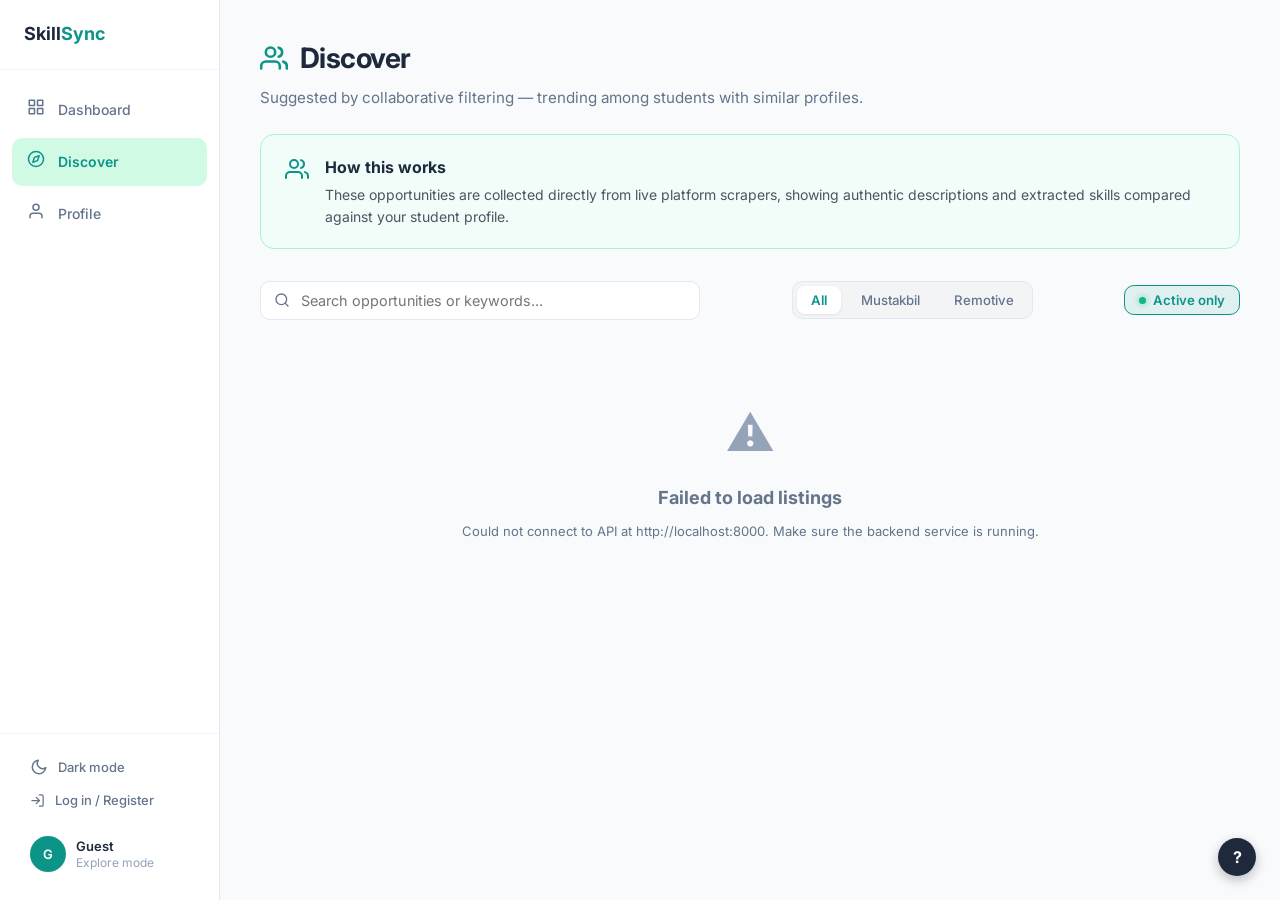
==== commit 5ae3ce8d: "feat(listings): add active filter toggle and dynamic deadline calculation engine" ====
--- a/frontend/browse.html
+++ b/frontend/browse.html
@@ -130,6 +130,11 @@
                         <button class="source-tab" data-source="mustakbil">Mustakbil</button>
                         <button class="source-tab" data-source="remotive">Remotive</button>
                     </div>
+
+                    <button class="discover-active-toggle active" id="discover-active-toggle" title="Toggle active & fresh opportunities only">
+                        <span class="active-dot"></span>
+                        <span class="discover-active-label">Active only</span>
+                    </button>
                 </div>
 
                 <!-- Scraped Listings Cards Grid -->
--- a/frontend/css/style.css
+++ b/frontend/css/style.css
@@ -256,6 +256,54 @@
   box-shadow: var(--shadow-sm);
 }
 
+.header-active-toggle {
+  display: inline-flex;
+  align-items: center;
+  gap: 7px;
+  background: var(--bg-hover);
+  border: 1px solid var(--border);
+  padding: 6px 12px;
+  border-radius: var(--radius-md);
+  font-size: var(--font-sm);
+  font-weight: 500;
+  color: var(--text-secondary);
+  cursor: pointer;
+  transition: all var(--transition);
+  white-space: nowrap;
+  flex-shrink: 0;
+}
+
+.header-active-toggle:hover {
+  color: var(--text-primary);
+  border-color: #CBD5E1;
+}
+
+.header-active-toggle.active {
+  background: rgba(16, 185, 129, 0.1);
+  border-color: rgba(16, 185, 129, 0.35);
+  color: #059669;
+  font-weight: 600;
+}
+
+[data-theme="dark"] .header-active-toggle.active {
+  background: rgba(16, 185, 129, 0.18);
+  border-color: rgba(16, 185, 129, 0.4);
+  color: #34D399;
+}
+
+.header-active-toggle .active-dot {
+  width: 7px;
+  height: 7px;
+  border-radius: 50%;
+  background: #94A3B8;
+  transition: all var(--transition);
+}
+
+.header-active-toggle.active .active-dot {
+  background: #10B981;
+  box-shadow: 0 0 6px rgba(16, 185, 129, 0.6);
+}
+
 .header-domain-filter {
   padding: 8px 32px 8px 14px;
   border: 1px solid var(--border);
@@ -880,6 +928,170 @@
   border-color: rgba(251, 191, 36, 0.3);
 }
 
+.match-badge.general {
+  background: #F0FDF4;
+  color: var(--primary);
+  border: 1px solid rgba(13, 148, 136, 0.25);
+  font-weight: 600;
+}
+
+[data-theme="dark"] .match-badge.general {
+  background: rgba(45, 212, 191, 0.12);
+  color: #2DD4BF;
+  border-color: rgba(45, 212, 191, 0.3);
+}
+
+.opp-skills-pills {
+  display: flex;
+  flex-wrap: wrap;
+  gap: 5px;
+  margin-bottom: 14px;
+}
+
+.opp-skill-pill {
+  font-size: 0.725rem;
+  font-weight: 500;
+  padding: 3px 8px;
+  border-radius: 6px;
+  background: var(--bg-hover);
+  color: var(--text-secondary);
+  border: 1px solid var(--border);
+}
+
+.opp-skill-pill.more {
+  background: rgba(13, 148, 136, 0.08);
+  color: var(--primary);
+  font-weight: 600;
+}
+
+.opp-skill-pill.general {
+  color: var(--text-muted);
+  font-style: italic;
+}
+
+/* Guest Welcome Banner */
+.guest-welcome-banner {
+  background: linear-gradient(135deg, rgba(13, 148, 136, 0.08) 0%, rgba(59, 130, 246, 0.05) 100%);
+  border: 1px solid rgba(13, 148, 136, 0.25);
+  border-radius: var(--radius-md);
+  padding: 16px 20px;
+  margin-bottom: 24px;
+  display: flex;
+  align-items: center;
+  justify-content: space-between;
+  gap: 16px;
+  box-shadow: 0 4px 12px -2px rgba(0, 0, 0, 0.04);
+}
+
+[data-theme="dark"] .guest-welcome-banner {
+  background: linear-gradient(135deg, rgba(45, 212, 191, 0.1) 0%, rgba(59, 130, 246, 0.08) 100%);
+  border-color: rgba(45, 212, 191, 0.25);
+}
+
+.guest-banner-content {
+  display: flex;
+  align-items: center;
+  gap: 14px;
+}
+
+.guest-banner-icon {
+  font-size: 1.6rem;
+  flex-shrink: 0;
+}
+
+.guest-banner-text h4 {
+  font-size: 0.95rem;
+  font-weight: 700;
+  color: var(--text-primary);
+  margin-bottom: 3px;
+}
+
+.guest-banner-text p {
+  font-size: 0.825rem;
+  color: var(--text-secondary);
+  margin: 0;
+  line-height: 1.4;
+}
+
+.btn-guest-action {
+  font-size: 0.825rem;
+  font-weight: 600;
+  padding: 8px 16px;
+  background: var(--primary);
+  color: var(--text-inverse);
+  border-radius: var(--radius-sm);
+  text-decoration: none;
+  white-space: nowrap;
+  transition: background 0.15s ease;
+  display: inline-flex;
+  align-items: center;
+  gap: 6px;
+}
+
+.btn-guest-action:hover {
+  background: var(--primary-dark);
+  color: var(--text-inverse) !important;
+}
+
+/* Modal Guest Callout */
+.modal-guest-callout {
+  background: rgba(13, 148, 136, 0.08);
+  border: 1px solid rgba(13, 148, 136, 0.2);
+  border-radius: var(--radius-sm);
+  padding: 14px 16px;
+  display: flex;
+  align-items: center;
+  justify-content: space-between;
+  gap: 12px;
+  margin-bottom: 20px;
+}
+
+[data-theme="dark"] .modal-guest-callout {
+  background: rgba(45, 212, 191, 0.1);
+  border-color: rgba(45, 212, 191, 0.25);
+}
+
+.modal-guest-callout-text {
+  font-size: 0.85rem;
+  color: var(--text-secondary);
+  line-height: 1.4;
+}
+
+.modal-guest-callout-text strong {
+  color: var(--text-primary);
+  display: block;
+  margin-bottom: 2px;
+}
+
+.btn-modal-login {
+  font-size: 0.8rem;
+  font-weight: 600;
+  padding: 7px 14px;
+  background: var(--primary);
+  color: var(--text-inverse) !important;
+  border-radius: var(--radius-sm);
+  text-decoration: none;
+  white-space: nowrap;
+  flex-shrink: 0;
+  transition: background 0.15s ease, color 0.15s ease;
+}
+
+.btn-modal-login:hover {
+  background: var(--primary-dark);
+  color: var(--text-inverse) !important;
+}
+
+.modal-skill-pill.neutral {
+  background: var(--bg-hover);
+  color: var(--text-secondary);
+  border: 1px solid var(--border);
+}
+
+.guest-prompt-state {
+  text-align: center;
+  padding: 40px 20px;
+}
+
 .opp-company {
   font-size: 0.875rem;
   color: var(--text-muted);
@@ -983,10 +1195,26 @@
 .opp-deadline {
   font-size: 0.8rem;
   font-weight: 600;
+  color: var(--text-secondary);
+  display: inline-flex;
+  align-items: center;
+  gap: 5px;
+}
+
+.opp-deadline.active {
+  color: #0D9488;
+}
+
+.opp-deadline.urgent {
+  color: #D97706;
+}
+
+.opp-deadline.expired {
   color: #EF4444;
-  display: inline-flex;
-  align-items: center;
-  gap: 5px;
+}
+
+.opp-deadline.rolling {
+  color: #6366F1;
 }
 
 .opp-footer-actions {
@@ -2179,3 +2407,146 @@
   margin-left: 8px;
 }
 
+/* ============================================
+   17. GUEST MODE NOTIFICATION SUPPRESSION
+   ============================================ */
+html.is-guest .header-notification,
+html.is-guest #header-notification-btn,
+html.is-guest a.nav-item[href*="notifications.html"],
+html.is-guest .nav-badge,
+body.is-guest .header-notification,
+body.is-guest #header-notification-btn,
+body.is-guest a.nav-item[href*="notifications.html"],
+body.is-guest .nav-badge {
+  display: none !important;
+}
+
+/* Guest Notifications Locked State */
+.notifications-guest-locked {
+  background: var(--bg-card);
+  border: 1px solid var(--border);
+  border-radius: var(--radius-lg, 16px);
+  padding: 48px 32px;
+  text-align: center;
+  display: flex;
+  flex-direction: column;
+  align-items: center;
+  gap: 16px;
+  box-shadow: 0 1px 3px rgba(0, 0, 0, 0.02);
+}
+
+.guest-locked-icon {
+  width: 56px;
+  height: 56px;
+  border-radius: 50%;
+  background: rgba(37, 99, 235, 0.1);
+  color: var(--primary);
+  display: flex;
+  align-items: center;
+  justify-content: center;
+  margin-bottom: 4px;
+}
+
+[data-theme="dark"] .guest-locked-icon {
+  background: rgba(96, 165, 250, 0.15);
+  color: #60A5FA;
+}
+
+.notifications-guest-locked h2 {
+  font-size: 1.25rem;
+  font-weight: 700;
+  color: var(--text-primary);
+  margin: 0;
+}
+
+.notifications-guest-locked p {
+  font-size: 0.925rem;
+  color: var(--text-secondary);
+  max-width: 480px;
+  line-height: 1.55;
+  margin: 0;
+}
+
+.guest-locked-actions {
+  display: flex;
+  align-items: center;
+  gap: 12px;
+  margin-top: 8px;
+  flex-wrap: wrap;
+  justify-content: center;
+}
+
+.btn-guest-secondary {
+  font-size: 0.825rem;
+  font-weight: 600;
+  padding: 8px 16px;
+  background: var(--bg-hover);
+  color: var(--text-primary);
+  border: 1px solid var(--border);
+  border-radius: var(--radius-sm);
+  text-decoration: none;
+  white-space: nowrap;
+  transition: all 0.15s ease;
+  display: inline-flex;
+  align-items: center;
+  gap: 6px;
+}
+
+.btn-guest-secondary:hover {
+  border-color: #CBD5E1;
+  color: var(--text-primary);
+}
+
+/* ─── Header Active Only Toggle Button ─── */
+.header-active-toggle {
+  display: inline-flex;
+  align-items: center;
+  gap: 7px;
+  background: var(--bg-card);
+  border: 1px solid var(--border);
+  color: var(--text-secondary);
+  padding: 6px 14px;
+  border-radius: 20px;
+  font-size: 0.825rem;
+  font-weight: 600;
+  cursor: pointer;
+  transition: all 0.2s ease;
+  white-space: nowrap;
+}
+
+.header-active-toggle:hover {
+  border-color: var(--primary);
+  color: var(--text-primary);
+}
+
+.header-active-toggle.active {
+  background: rgba(13, 148, 136, 0.1);
+  border-color: var(--primary);
+  color: var(--primary);
+}
+
+.header-active-toggle .active-dot {
+  width: 7px;
+  height: 7px;
+  border-radius: 50%;
+  background-color: #9CA3AF;
+  transition: all 0.2s ease;
+}
+
+.header-active-toggle.active .active-dot {
+  background-color: #10B981;
+  box-shadow: 0 0 6px rgba(16, 185, 129, 0.6);
+}
+
+[data-theme="dark"] .header-active-toggle {
+  background: #1F2937;
+  border-color: #374151;
+  color: #9CA3AF;
+}
+
+[data-theme="dark"] .header-active-toggle.active {
+  background: rgba(13, 148, 136, 0.2);
+  border-color: var(--primary);
+  color: #2DD4BF;
+}
+
--- a/frontend/css/discover.css
+++ b/frontend/css/discover.css
@@ -216,6 +216,26 @@
     font-size: 0.8125rem;
     color: var(--text-secondary, #6B7280);
     font-weight: 500;
+}
+
+.discover-card-date.active {
+    color: #0D9488;
+    font-weight: 600;
+}
+
+.discover-card-date.urgent {
+    color: #D97706;
+    font-weight: 600;
+}
+
+.discover-card-date.expired {
+    color: #EF4444;
+    font-weight: 600;
+}
+
+.discover-card-date.rolling {
+    color: #6366F1;
+    font-weight: 600;
 }
 
 .btn-discover-details {
@@ -815,6 +835,60 @@
     color: var(--primary, #0D9488);
 }
 
+/* ─── Discover Active Only Toggle Button ─── */
+.discover-active-toggle {
+    display: inline-flex;
+    align-items: center;
+    gap: 7px;
+    background: var(--bg-card, #FFFFFF);
+    border: 1px solid var(--border, #E5E7EB);
+    color: var(--text-secondary, #6B7280);
+    padding: 6px 14px;
+    border-radius: 10px;
+    font-size: 0.825rem;
+    font-weight: 600;
+    cursor: pointer;
+    transition: all 0.15s ease;
+    white-space: nowrap;
+    flex-shrink: 0;
+}
+
+.discover-active-toggle:hover {
+    border-color: var(--primary, #0D9488);
+    color: var(--text-primary, #111827);
+}
+
+.discover-active-toggle.active {
+    background: rgba(13, 148, 136, 0.1);
+    border-color: var(--primary, #0D9488);
+    color: var(--primary, #0D9488);
+}
+
+.discover-active-toggle .active-dot {
+    width: 7px;
+    height: 7px;
+    border-radius: 50%;
+    background-color: #9CA3AF;
+    transition: all 0.2s ease;
+}
+
+.discover-active-toggle.active .active-dot {
+    background-color: #10B981;
+    box-shadow: 0 0 6px rgba(16, 185, 129, 0.6);
+}
+
+[data-theme="dark"] .discover-active-toggle {
+    background: #1F2937;
+    border-color: #374151;
+    color: #9CA3AF;
+}
+
+[data-theme="dark"] .discover-active-toggle.active {
+    background: rgba(13, 148, 136, 0.2);
+    border-color: var(--primary, #0D9488);
+    color: #2DD4BF;
+}
+
 /* ─── Modal HTML Scraped Description Styling ─── */
 .discover-modal-html-desc {
     font-size: 0.925rem;
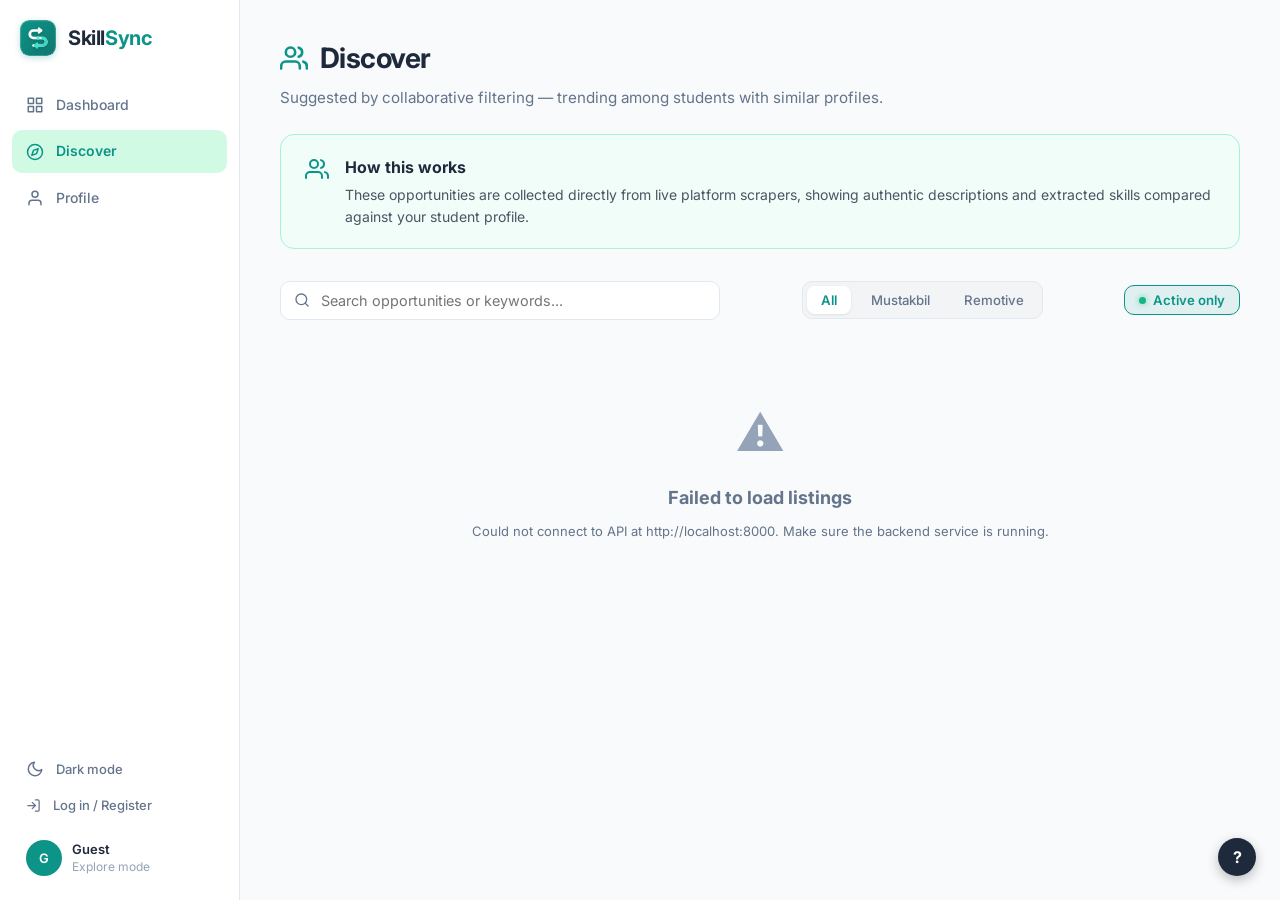
==== commit 9af1d84b: "Unify sidebar styling, brand logo, and cache-control across all screens" ====
--- a/frontend/browse.html
+++ b/frontend/browse.html
@@ -3,27 +3,32 @@
 <head>
     <meta charset="UTF-8">
     <meta name="viewport" content="width=device-width, initial-scale=1.0">
+    <meta http-equiv="Cache-Control" content="no-cache, no-store, must-revalidate">
+    <meta http-equiv="Pragma" content="no-cache">
+    <meta http-equiv="Expires" content="0">
     <meta name="description" content="SkillSync — Discover peer-recommended opportunities suggested by collaborative filtering.">
     <title>SkillSync — Discover</title>
+    <link rel="icon" type="image/svg+xml" href="favicon.svg">
 
     <!-- Google Fonts: Inter -->
     <link rel="preconnect" href="https://fonts.googleapis.com">
     <link href="https://fonts.googleapis.com/css2?family=Inter:wght@400;500;600;700&display=swap" rel="stylesheet">
 
     <!-- Styles -->
-    <link rel="stylesheet" href="css/style.css">
-    <link rel="stylesheet" href="css/discover.css">
+    <link rel="stylesheet" href="css/style.css?v=20261005a">
+    <link rel="stylesheet" href="css/discover.css?v=20261005a">
 
     <!-- Theme -->
-    <script src="js/theme.js"></script>
+    <script src="js/theme.js?v=20261005a"></script>
 </head>
 <body>
     <div class="app-layout">
         
         <!-- ═══════════ SIDEBAR ═══════════ -->
-        <aside class="sidebar">
+        <aside class="sidebar" id="app-sidebar">
             <div class="sidebar-logo">
-                Skill<span>Sync</span>
+                <img src="assets/logo.svg" alt="SkillSync logo" class="logo-icon-img" width="36" height="36">
+                <span class="logo-title">Skill<span>Sync</span></span>
             </div>
 
             <nav class="sidebar-nav">
@@ -45,7 +50,7 @@
                             <svg width="18" height="18" viewBox="0 0 24 24" fill="none" stroke="currentColor" stroke-width="2" stroke-linecap="round" stroke-linejoin="round"><path d="M18 8A6 6 0 0 0 6 8c0 7-3 9-3 9h18s-3-2-3-9"/><path d="M13.73 21a2 2 0 0 1-3.46 0"/></svg>
                         </span>
                         Notifications
-                        <span class="nav-badge">2</span>
+                        <span class="nav-badge" id="sidebar-notif-badge">2</span>
                     </a>
                     <a href="profile.html" class="nav-item">
                         <span class="nav-icon">
@@ -62,16 +67,16 @@
                     <span>Dark mode</span>
                 </button>
 
-                <button class="sidebar-footer-item" id="sidebar-logout-btn" style="color:var(--text-secondary);">
+                <button class="sidebar-footer-item" id="sidebar-logout-btn">
                     <svg width="18" height="18" viewBox="0 0 24 24" fill="none" stroke="currentColor" stroke-width="2" stroke-linecap="round" stroke-linejoin="round"><path d="M9 21H5a2 2 0 0 1-2-2V5a2 2 0 0 1 2-2h4"/><polyline points="16 17 21 12 16 7"/><line x1="21" y1="12" x2="9" y2="12"/></svg>
                     <span>Sign out</span>
                 </button>
 
                 <div class="sidebar-user" id="sidebar-user-badge">
-                    <div class="user-avatar" id="sidebar-user-avatar">F</div>
+                    <div class="user-avatar" id="sidebar-user-avatar">AN</div>
                     <div class="user-info">
-                        <div class="user-name" id="sidebar-user-name">Fatima</div>
-                        <div class="user-email" id="sidebar-user-email">fa23-bcs-185@cuilahore.edu.pk</div>
+                        <div class="user-name" id="sidebar-user-name">Asel</div>
+                        <div class="user-email" id="sidebar-user-email">Computer Science</div>
                     </div>
                 </div>
             </div>
@@ -162,7 +167,7 @@
     </div>
 
     <!-- Scripts -->
-    <script src="js/api.js"></script>
-    <script src="js/browse.js"></script>
+    <script src="js/api.js?v=20261005a"></script>
+    <script src="js/browse.js?v=20261005a"></script>
 </body>
 </html>
--- a/frontend/css/style.css
+++ b/frontend/css/style.css
@@ -72,7 +72,7 @@
   --shadow-lg: 0 10px 25px -3px rgba(0, 0, 0, 0.1), 0 4px 6px -4px rgba(0, 0, 0, 0.05);
 
   /* Spacing */
-  --sidebar-width: 220px;
+  --sidebar-width: 240px;
   --header-height: 64px;
   --radius-sm: 6px;
   --radius-md: 10px;
@@ -383,19 +383,38 @@
 }
 
 .sidebar-logo {
-  padding: 20px 24px;
-  font-size: var(--font-lg);
+  padding: 20px 20px 16px 20px;
+  display: flex;
+  align-items: center;
+  gap: 12px;
+  user-select: none;
+  border-bottom: none;
+  text-decoration: none;
+}
+
+.sidebar-logo .logo-icon-badge,
+.sidebar-logo .logo-icon-img {
+  width: 36px;
+  height: 36px;
+  border-radius: 9px;
+  flex-shrink: 0;
+  box-shadow: 0 2px 6px rgba(13, 148, 136, 0.25);
+  display: block;
+}
+
+.sidebar-logo .logo-title {
+  font-size: 1.25rem;
   font-weight: 700;
   color: var(--text-primary);
-  border-bottom: 1px solid var(--border-light);
-}
-
-.sidebar-logo span {
+  letter-spacing: -0.02em;
+}
+
+.sidebar-logo .logo-title span {
   color: var(--primary);
 }
 
 .sidebar-nav {
-  padding: 16px 12px;
+  padding: 12px;
   flex: 1;
   display: flex;
   flex-direction: column;
@@ -413,6 +432,7 @@
 }
 
 .nav-item {
+  position: relative;
   display: flex;
   align-items: center;
   gap: 12px;
@@ -422,34 +442,82 @@
   font-size: var(--font-base);
   font-weight: 500;
   transition: all var(--transition);
+  text-decoration: none;
+  overflow: hidden;
   margin-bottom: 2px;
 }
 
+[data-theme="dark"] .nav-item {
+  color: var(--text-muted);
+}
+
+/* Hover effect as shown in profile: soft teal background, teal text and icon */
 .nav-item:hover {
-  background: var(--bg-hover);
-  color: var(--text-primary);
-}
-
+  background: #E6F7F5;
+  color: var(--primary);
+}
+
+.nav-item:hover .nav-icon svg {
+  stroke: var(--primary);
+}
+
+[data-theme="dark"] .nav-item:hover {
+  background: rgba(13, 148, 136, 0.16);
+  color: #2DD4BF;
+}
+
+[data-theme="dark"] .nav-item:hover .nav-icon svg {
+  stroke: #2DD4BF;
+}
+
+/* Active item: unified mint pill matching Dashboard and rest of screens (Image 2) */
 .nav-item.active {
-  background: var(--accent-light);
+  background: var(--accent-light, #D1FAE5);
   color: var(--primary);
   font-weight: 600;
+  border-radius: var(--radius-md);
+}
+
+[data-theme="dark"] .nav-item.active {
+  background: rgba(13, 148, 136, 0.22);
+  color: #2DD4BF;
+}
+
+.nav-item.active .nav-icon svg {
+  stroke: var(--primary);
+}
+
+[data-theme="dark"] .nav-item.active .nav-icon svg {
+  stroke: #2DD4BF;
 }
 
 .nav-item .nav-icon {
-  font-size: 1.1rem;
-  width: 20px;
-  text-align: center;
+  display: flex;
+  align-items: center;
+  justify-content: center;
+  width: 18px;
+  height: 18px;
+  flex-shrink: 0;
+}
+
+.nav-item .nav-icon svg {
+  stroke: var(--text-secondary);
+  transition: stroke var(--transition);
+}
+
+[data-theme="dark"] .nav-item .nav-icon svg {
+  stroke: var(--text-muted);
 }
 
 .nav-item .nav-badge {
   margin-left: auto;
-  width: 22px;
-  height: 22px;
+  min-width: 20px;
+  height: 20px;
+  padding: 0 6px;
   border-radius: var(--radius-full);
   background: var(--primary);
-  color: white;
-  font-size: 0.7rem;
+  color: #ffffff;
+  font-size: 0.72rem;
   display: flex;
   align-items: center;
   justify-content: center;
@@ -457,14 +525,17 @@
 }
 
 .sidebar-footer {
-  padding: 16px;
-  border-top: 1px solid var(--border-light);
+  padding: 16px 12px;
+  border-top: none;
+  display: flex;
+  flex-direction: column;
+  gap: 3px;
 }
 
 .sidebar-footer-item {
   display: flex;
   align-items: center;
-  gap: 10px;
+  gap: 12px;
   padding: 8px 14px;
   border-radius: var(--radius-md);
   color: var(--text-secondary);
@@ -478,17 +549,52 @@
   text-align: left;
 }
 
+[data-theme="dark"] .sidebar-footer-item {
+  color: var(--text-muted);
+}
+
 .sidebar-footer-item:hover {
-  background: var(--bg-hover);
-  color: var(--text-primary);
+  background: #E6F7F5;
+  color: var(--primary);
+}
+
+.sidebar-footer-item:hover svg {
+  stroke: var(--primary);
+}
+
+[data-theme="dark"] .sidebar-footer-item:hover {
+  background: rgba(13, 148, 136, 0.16);
+  color: #2DD4BF;
+}
+
+[data-theme="dark"] .sidebar-footer-item:hover svg {
+  stroke: #2DD4BF;
+}
+
+.sidebar-footer-item svg {
+  stroke: var(--text-secondary);
+  transition: stroke var(--transition);
+}
+
+[data-theme="dark"] .sidebar-footer-item svg {
+  stroke: var(--text-muted);
 }
 
 .sidebar-user {
   display: flex;
   align-items: center;
   gap: 10px;
-  padding: 12px 14px;
+  padding: 8px 14px;
   margin-top: 8px;
+  background: transparent;
+  border: none;
+  border-radius: var(--radius-md);
+  transition: all var(--transition);
+}
+
+[data-theme="dark"] .sidebar-user {
+  background: transparent;
+  border: none;
 }
 
 .sidebar-user .user-avatar {
@@ -496,7 +602,7 @@
   height: 36px;
   border-radius: var(--radius-full);
   background: var(--primary);
-  color: white;
+  color: #ffffff;
   display: flex;
   align-items: center;
   justify-content: center;
@@ -521,29 +627,13 @@
   text-overflow: ellipsis;
 }
 
-.sidebar-user .user-email,
-.sidebar-user .user-signout {
+.sidebar-user .user-email {
   font-size: var(--font-xs);
   color: var(--text-muted);
-}
-
-.sidebar-user .user-signout {
-  background: none;
-  border: none;
-  padding: 0;
-  margin: 0;
-  cursor: pointer;
-  text-align: left;
-  font-family: inherit;
-  transition: color var(--transition);
-  display: inline-flex;
-  align-items: center;
-  gap: 4px;
-}
-
-.sidebar-user .user-signout:hover {
-  color: #DC2626;
-  text-decoration: underline;
+  white-space: nowrap;
+  overflow: hidden;
+  text-overflow: ellipsis;
+  margin-top: 1px;
 }
 
 /* ============================================
